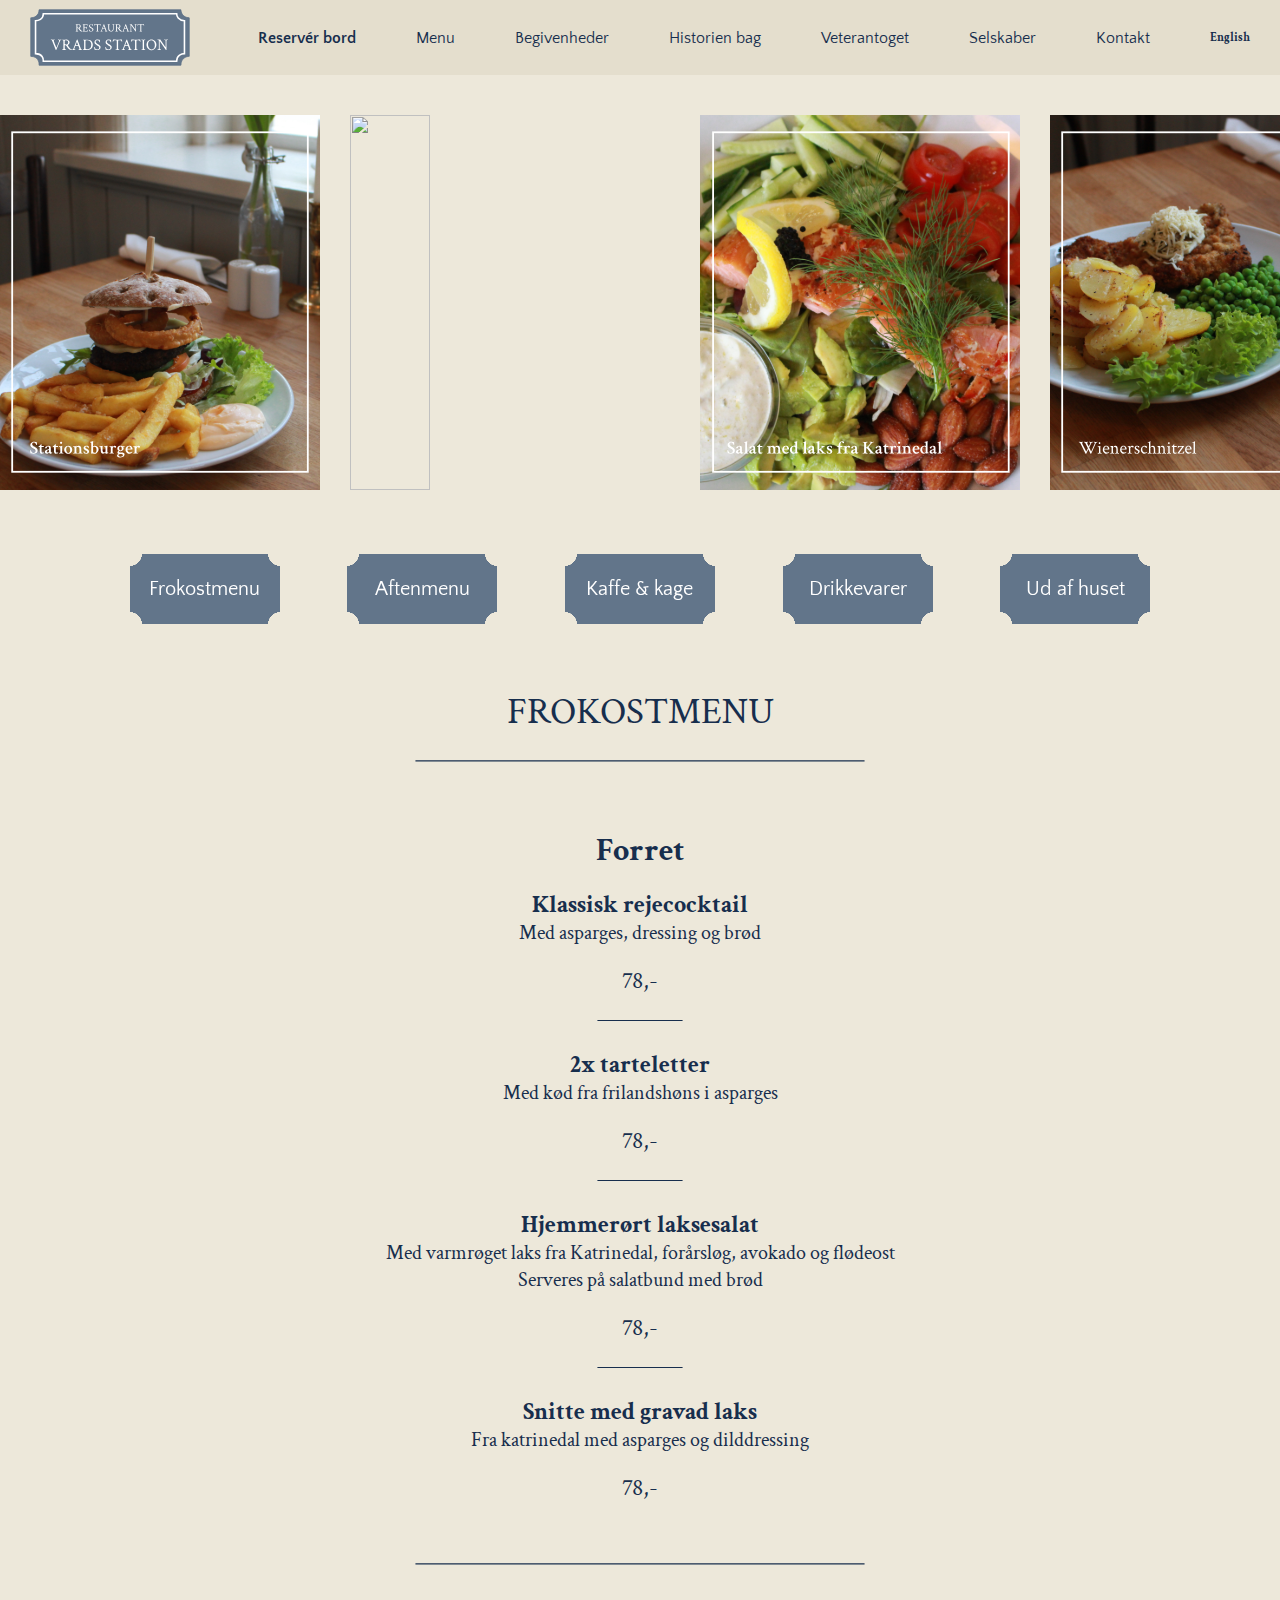
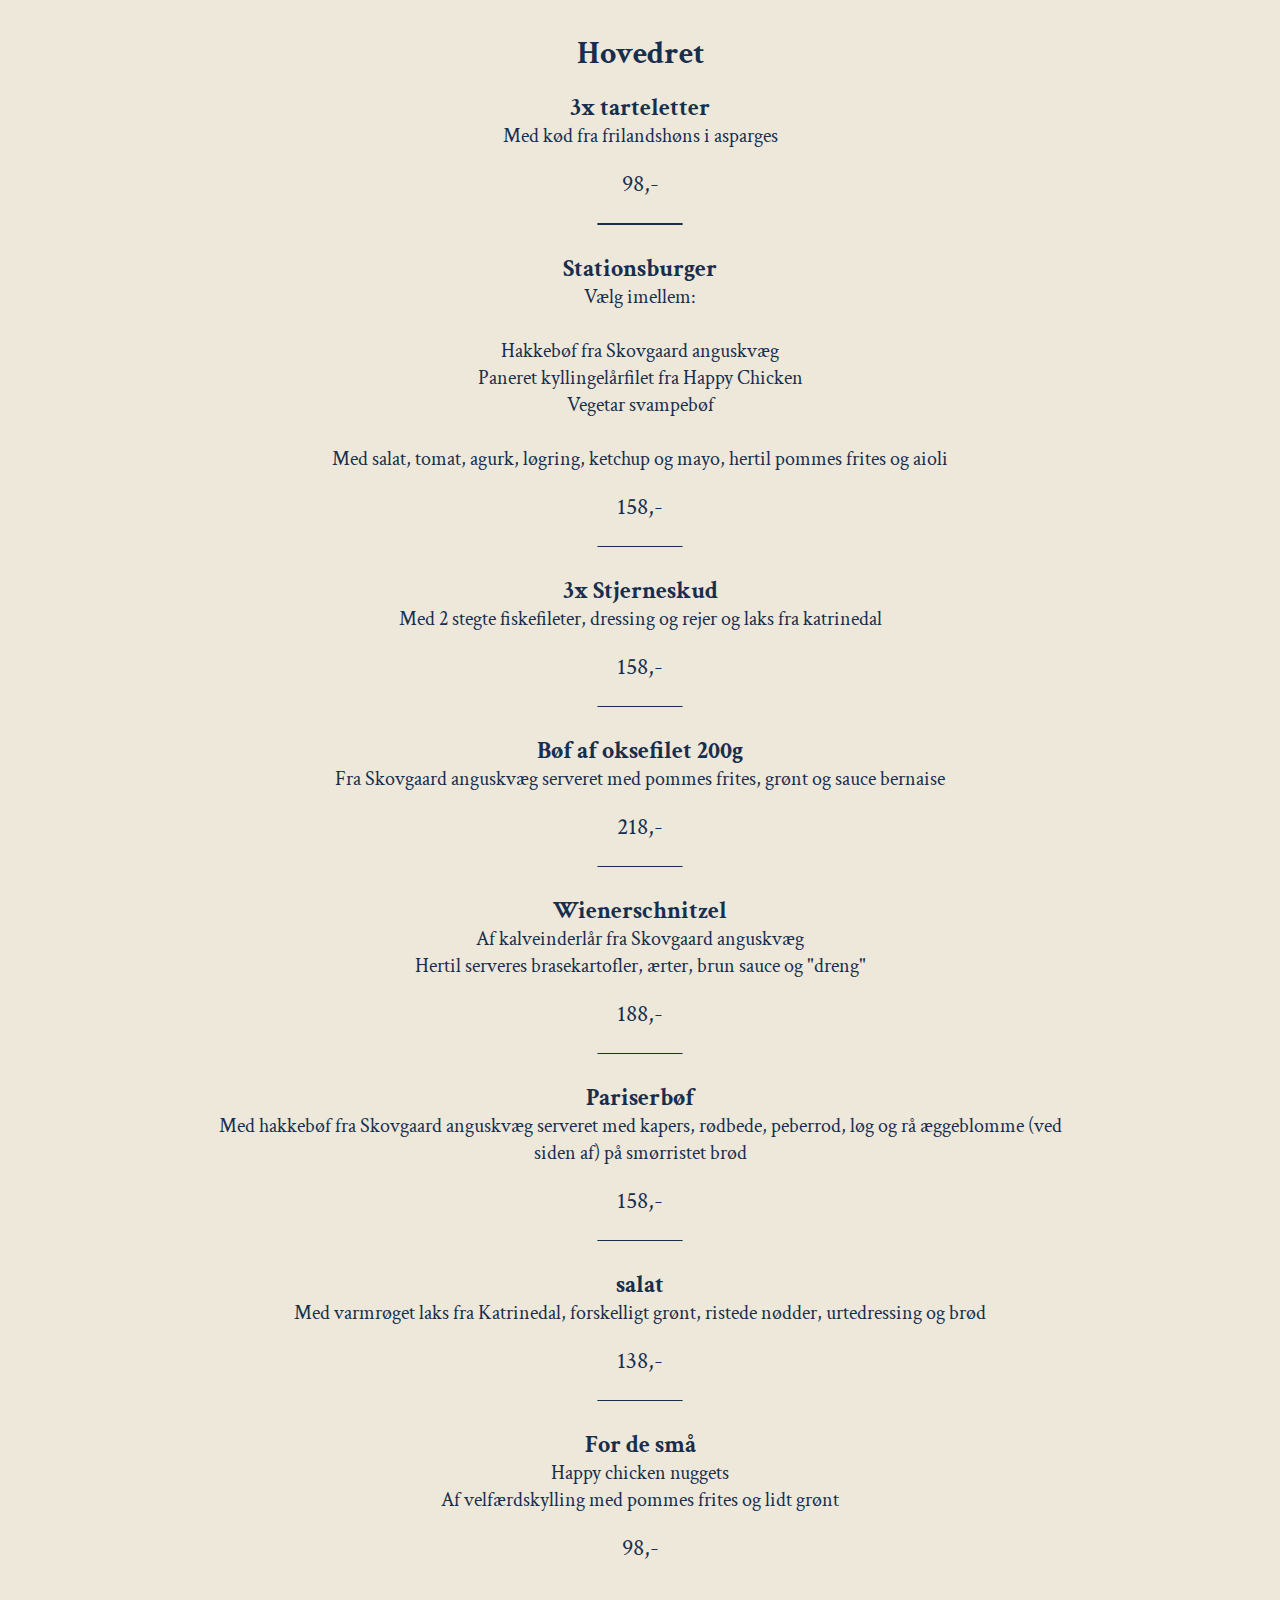
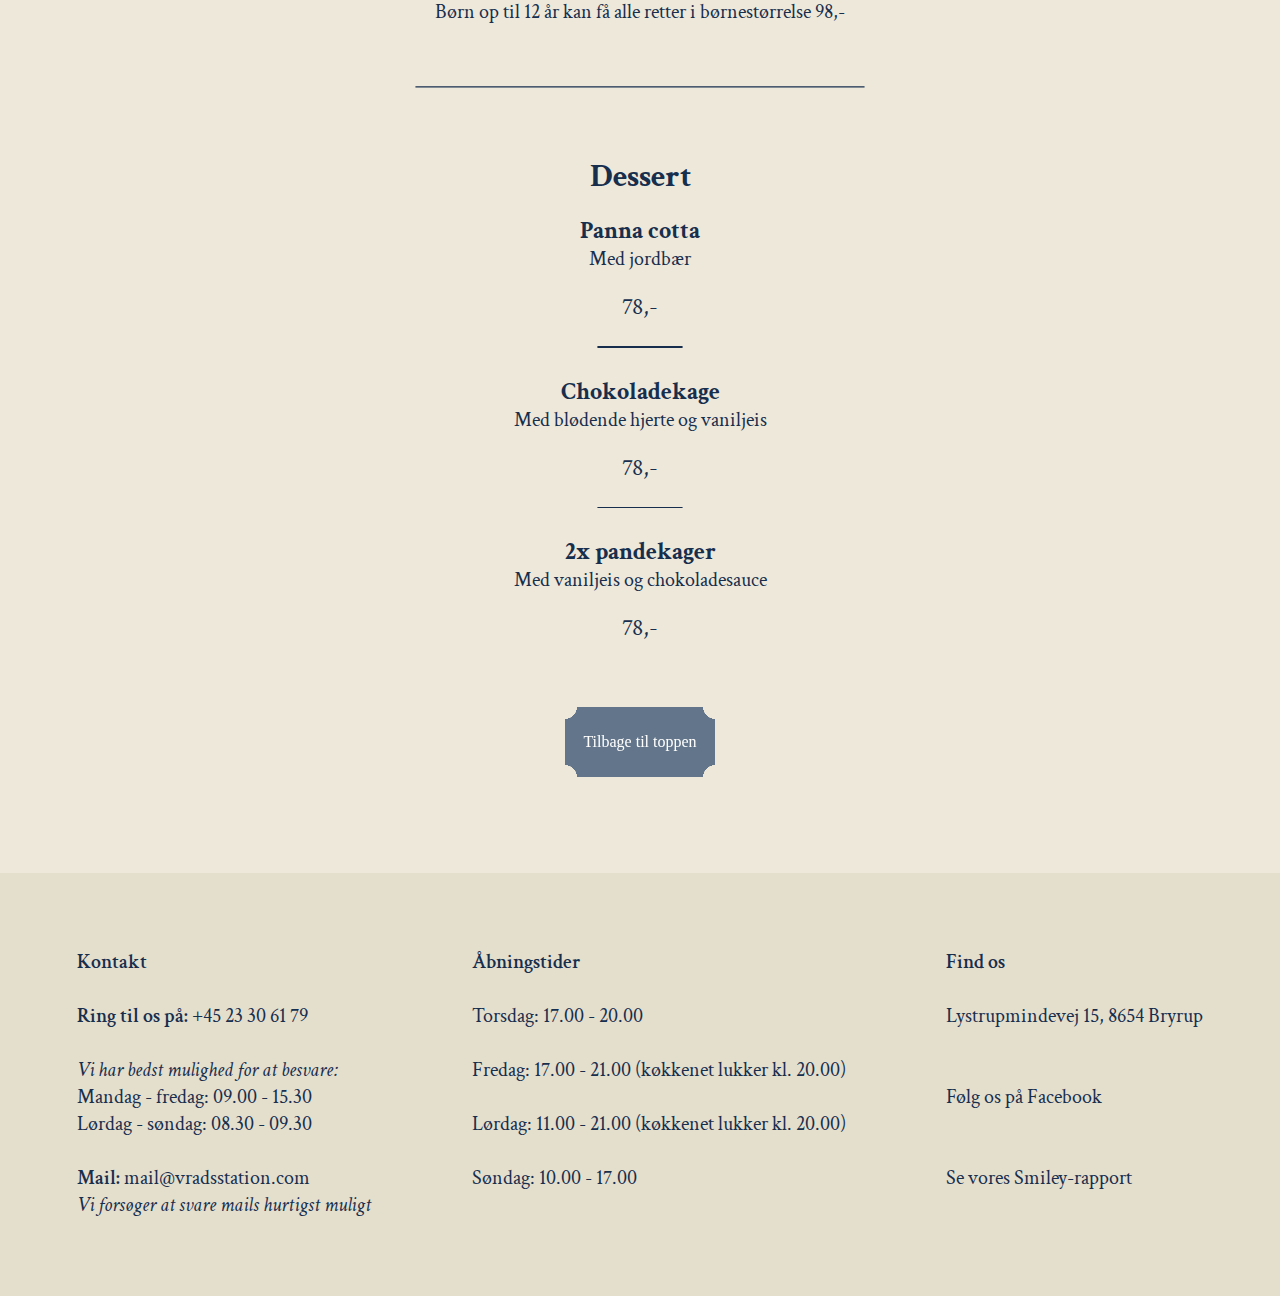
==== aftenmenu.html @ 9ac8c2e8 "alle sider" ====
<!DOCTYPE html>
<html lang="da">
<head>
    <meta charset="UTF-8">
    <meta name="viewport" content="width=device-width, initial-scale=1.0">
    <link rel="stylesheet" href="style.css">
    <link rel="stylesheet" href="style-ida.css"> <!-- HUSK AT FJERNE IGEN -->
    <link rel="stylesheet" href="reset.css">
    <script src="script.js" defer></script>
    <link rel="stylesheet" href="https://cdnjs.cloudflare.com/ajax/libs/font-awesome/6.5.2/css/all.min.css">
    <title>Document</title>
</head>
<body>

    <!--Navigationsbaren-->
    <nav>
        <ul class="sidebar">
            <li onclick=hideSidebar()><a href="#"><svg xmlns="http://www.w3.org/2000/svg" height="26px" viewBox="0 -960 960 960" width="26px" fill="#172E4D"><path d="m256-200-56-56 224-224-224-224 56-56 224 224 224-224 56 56-224 224 224 224-56 56-224-224-224 224Z"/></svg></a></li>
            <li><a href="#" class="qua-bold">Reservér bord</a></li>
            <li><a href="#">Menu</a></li>
            <li><a href="#">Begivenheder</a></li>
            <li><a href="#">Historien bag</a></li>
            <li><a href="#">Veterantoget</a></li>
            <li><a href="#">Selskaber</a></li>
            <li><a href="#">Kontakt</a></li>
            <li><a href="#" class="change_language">English</a></li> 
        </ul>
        
        <ul>
            <li><a href="#"><img src="img/vradslogo.svg" alt="" class="logo"></a></li>
            <li class="hideOnMobile"><a href="#" class="qua-bold">Reservér bord</a></li>
            <li class="hideOnMobile"><a href="#">Menu</a></li>
            <li class="hideOnMobile"><a href="#">Begivenheder</a></li>
            <li class="hideOnMobile"><a href="#">Historien bag</a></li>
            <li class="hideOnMobile"><a href="#">Veterantoget</a></li>
            <li class="hideOnMobile"><a href="#">Selskaber</a></li>
            <li class="hideOnMobile"><a href="#">Kontakt</a></li>
            <li class="hideOnMobile"><a href="#" class="change_language">English</a></li> 
            <li class="menu-button" onclick=showSidebar()><a href="#"><svg xmlns="http://www.w3.org/2000/svg" height="26px" viewBox="0 -960 960 960" width="26px" fill="#172E4D"><path d="M120-240v-80h720v80H120Zm0-200v-80h720v80H120Zm0-200v-80h720v80H120Z"/></svg></a></li>
        </ul>
    </nav>

      <!--Billedkarrusel-->

<section class="wrapperwrapper">
    <div class="menu_wrapper">
        <div class="menu_carousel">
            <img src="img/menubillede1.svg" alt="">
            <img src="img/menubillede2.svg" alt="">
            <img src="img/menubillede3.svg" alt="">
            <img src="img/menubillede4.svg" alt="">
            <img src="img/menubillede5.svg" alt="">
            <img src="img/menubillede6.svg" alt="">
            <img src="img/menubillede7.svg" alt="">
            <img src="img/menubillede8.svg" alt="">
        </div>
    </div>
</section>

  <!--Knapper med de forskellige menuer-->

<section class="menu_knapper">
    <div class="knap">
        <a href=""><p>Frokostmenu</p></a>
    </div>
    <div class="knap">
        <a href=""><p>Aftenmenu</p></a>
    </div>
    <div class="knap">
        <a href=""><p>Kaffe & kage</p></a>
    </div>
    <div class="knap">
        <a href=""><p>Drikkevarer</p></a>
    </div>
    <div class="knap">
        <a href=""><p>Ud af huset</p></a>
    </div>
</section>

  <!--Selve menuen - overskrift-->
<section class="menukort_layout">
    <div>
    <h1 class="blaa_tekst">FROKOSTMENU</h1>
    <img src="img/linje.svg" alt="" class="menulinje_stor">
    </div>

  <!--Hver enkelt ret-->
  <!--Hovedret-->
  <h2 class="menu_aften">Forret</h2> <br>
    <div class="blaa_tekst">
        <div class="menu_ret">
            <h2 class="menu_bold">Klassisk rejecocktail</h2>
            <p>Med asparges, dressing og brød</p>
            <br>
            <h2>78,-</h2>
            <img src="img/menulinje.svg" alt="" class="menulinje_lille">
        </div>
        <!--ny ret-->
        <div class="menu_ret">
            <h2 class="menu_bold">2x tarteletter</h2>
            <p>Med kød fra frilandshøns i asparges</p>
            <br>
            <h2>78,-</h2>
            <img src="img/menulinje.svg" alt="" class="menulinje_lille">
        </div>
        <!--ny ret-->
        <div class="menu_ret">
            <h2 class="menu_bold">Hjemmerørt laksesalat</h2>
            <p>Med varmrøget laks fra Katrinedal, forårsløg, avokado og flødeost <br>
            Serveres på salatbund med brød
            </p>
            <br>
            <h2>78,-</h2>
            <img src="img/menulinje.svg" alt="" class="menulinje_lille">
        </div>
        <!--ny ret-->
        <div class="menu_ret">
            <h2 class="menu_bold">Snitte med gravad laks</h2>
            <p>Fra katrinedal med asparges og dilddressing</p>
            <br>
            <h2>78,-</h2> <br><br>
        </div>

        <!--Hovedret-->

        <img src="img/linje.svg" alt="" class="menulinje_stor">

        <h2 class="menu_aften">Hovedret</h2> <br>
            <!--ny ret-->
            <div class="menu_ret">
                <h2 class="menu_bold">3x tarteletter</h2>
                <p>Med kød fra frilandshøns i asparges</p>
                <br>
                <h2>98,-</h2>
                <img src="img/menulinje.svg" alt="" class="menulinje_lille">
            </div>
            <!--ny ret-->
            <div class="menu_ret">
            <h2 class="menu_bold">Stationsburger</h2>
            <p>Vælg imellem: <br><br>
                Hakkebøf fra Skovgaard anguskvæg <br>
                Paneret kyllingelårfilet fra Happy Chicken <br>
                Vegetar svampebøf <br><br>
                Med salat, tomat, agurk, løgring, ketchup og mayo, hertil pommes frites og aioli
            </p>
            <br>
            <h2>158,-</h2>
            <img src="img/menulinje.svg" alt="" class="menulinje_lille">
        </div>
            <!--ny ret-->
            <div class="menu_ret">
                <h2 class="menu_bold">3x Stjerneskud</h2>
                <p>Med 2 stegte fiskefileter, dressing og rejer og laks fra katrinedal</p>
                <br>
                <h2>158,-</h2>
                <img src="img/menulinje.svg" alt="" class="menulinje_lille">
            </div>
            <!--ny ret-->
            <div class="menu_ret">
                <h2 class="menu_bold">Bøf af oksefilet 200g</h2>
                <p>Fra Skovgaard anguskvæg serveret med pommes frites, grønt og sauce bernaise</p>
                <br>
                <h2>218,-</h2>
                <img src="img/menulinje.svg" alt="" class="menulinje_lille">
            </div>
            <!--ny ret-->
            <div class="menu_ret">
                <h2 class="menu_bold">Wienerschnitzel</h2>
                <p>Af kalveinderlår fra Skovgaard anguskvæg <br>
                Hertil serveres brasekartofler, ærter, brun sauce og "dreng"
                </p>
                <br>
                <h2>188,-</h2>
                <img src="img/menulinje.svg" alt="" class="menulinje_lille">
            </div>
        <!--ny ret-->
        <div class="menu_ret">
            <h2 class="menu_bold">Pariserbøf</h2>
            <p>Med hakkebøf fra Skovgaard anguskvæg serveret med kapers, rødbede, peberrod, løg og rå æggeblomme (ved siden af) på smørristet brød</p>
            <br>
            <h2>158,-</h2>
            <img src="img/menulinje.svg" alt="" class="menulinje_lille">
        </div>
        <!--ny ret-->
        <div class="menu_ret">
            <h2 class="menu_bold">salat</h2>
            <p>Med varmrøget laks fra Katrinedal, forskelligt grønt, ristede nødder, urtedressing og brød</p>
            <br>
            <h2>138,-</h2>
            <img src="img/menulinje.svg" alt="" class="menulinje_lille">
        </div>
        <!--ny ret-->
        <div class="menu_ret">
            <h2 class="menu_bold">For de små</h2>
            <p>Happy chicken nuggets <br>
                Af velfærdskylling med pommes frites og lidt grønt
            </p>
            <br>
            <h2>98,-</h2> <br><br>
            <p class="crimson-ita">Børn op til 12 år kan få alle retter i børnestørrelse 98,-</p> <br><br>
        </div>

        <img src="img/linje.svg" alt="" class="menulinje_stor">

        <!--Dessert-->
        <h2 class="menu_aften">Dessert</h2> <br>
            <!--ny ret-->
            <div class="menu_ret">
                <h2 class="menu_bold">Panna cotta</h2>
                <p>Med jordbær</p>
                <br>
                <h2>78,-</h2>
                <img src="img/menulinje.svg" alt="" class="menulinje_lille">
            </div>
            <!--ny ret-->
            <div class="menu_ret">
                <h2 class="menu_bold">Chokoladekage</h2>
                <p>Med blødende hjerte og vaniljeis</p>
                <br>
                <h2>78,-</h2>
                <img src="img/menulinje.svg" alt="" class="menulinje_lille">
            </div>
            <!--ny ret-->
            <div class="menu_ret">
                <h2 class="menu_bold">2x pandekager</h2>
                <p>Med vaniljeis og chokoladesauce</p>
                <br>
                <h2>78,-</h2>
            </div>

    </div>
</section>

<!--Tilbage til toppen knap-->
<div class="knap"><a href="#">Tilbage til toppen</a></div>

<!--Footer-->
<footer class="footer_wrapper2">
    <div>
        <p class="blaa_tekst"><span class="crimson-semibold">Kontakt</span>
        <br><br>
        <span class="crimson-semibold">Ring til os på:</span> +45 23 30 61 79
        <br><br>
        <span class="crimson-ita">Vi har bedst mulighed for at besvare:</span><br>
        Mandag - fredag: 09.00 - 15.30<br>
        Lørdag - søndag: 08.30 - 09.30
        <br>
        <br>
        <span class="crimson-semibold">Mail:</span> mail@vradsstation.com<br>
        <span class="crimson-ita">Vi forsøger at svare mails hurtigst muligt</span>
        </p>
    </div>

    <div>
        <p class="blaa_tekst"><span class="crimson-semibold">Åbningstider</span>
        <br><br>
        Torsdag: 17.00 - 20.00
        <br><br>
        Fredag: 17.00 - 21.00 (køkkenet lukker kl. 20.00)
        <br><br>
        Lørdag: 11.00 - 21.00 (køkkenet lukker kl. 20.00)
        <br><br>
        Søndag: 10.00 - 17.00
        <br><br> 
        </p>
    </div>

    <div>
        <p class="blaa_tekst"><span class="crimson-semibold">Find os</span>
        <br><br>
        Lystrupmindevej 15, 8654 Bryrup
        <br><br><br>
        <a href="https://www.facebook.com/VradsStation/">Følg os på Facebook</a>
        <br><br><br>
        <a href="https://www.findsmiley.dk/1421214">Se vores Smiley-rapport</a>
        </p>
    </div>
</footer>

</body>
</html>
---- style.css ----
/* Scroll to top */
html {
    scroll-behavior: smooth;
}

/* Fonts */
@font-face {
    font-family: crimson-reg;
    src: url('fonts/CrimsonText-Regular.ttf');
}

@font-face {
    font-family: crimson-bold;
    src: url('fonts/CrimsonText-Bold.ttf');
}

@font-face {
    font-family: crimson-semibold;
    src: url('fonts/CrimsonText-SemiBold.ttf');
}

@font-face {
    font-family: crimson-ita;
    src: url('fonts/CrimsonText-Italic.ttf');
}

@font-face {
    font-family: qua-reg;
    src: url('fonts/QuattrocentoSans-Regular.ttf');
}

@font-face {
    font-family: qua-bold;
    src: url('fonts/QuattrocentoSans-Bold.ttf');
}

@font-face {
    font-family: qua-ita;
    src: url('fonts/QuattrocentoSans-Italic.ttf');
}

h1 {
    font-size: 2.3rem;
    font-weight: 400;
    font-family: crimson-reg;
    text-align: center;
}

h2 {
    font-size: 1.5rem;
    font-weight: 400;
    font-family: crimson-reg;
    text-align: center;
}

h3 {
    font-size: 2rem;
    font-weight: 400;
    font-family: crimson-reg;
}

h4 {
    font-size: 1.5rem;
    font-weight: 400;
    font-family: crimson-reg;
}

p {
    font-size: 20px;
    line-height: 135%;
    font-family: qua-reg;
}

.hvid_tekst {
    color: white;
}

.blaa_tekst {
    color: #172E4D;
}

.qua-bold {
    font-family: qua-bold;
}

.qua-ita {
    font-family: qua-ita;
}

.crimson-semibold {
    font-family: crimson-semibold;
}

.crimson-ita {
    font-family: crimson-ita;
}

.aabning_text p {
    color: white;
    font-family: crimson-reg;
}

.centreret_text {
    text-align: center;
    font-family: qua-ita;
    color: #172E4D;
}


/* Body */
body {
    background-color: #EDE8DA;
}

a {
    text-decoration: none;
}

/*----------------------------------- FORSIDE ----------------------------------- */

nav {
    background-color: #E4DECD;
}

nav ul {
    width: 100%;
    list-style: none;
    display: flex;
    justify-content: flex-end;
    align-items: center;
}

nav li {
    height: 75px;
}

nav a {
    height: 100%;
    padding: 0 30px;
    text-decoration: none;
    display: flex;
    align-items: center;
    color: #172E4D;
    font-family: qua-reg;
}

nav a:hover {
    text-decoration: underline;
}

nav li:first-child {
    margin-right: auto;
}

.sidebar {
    position: fixed;
    top: 0;
    right: 0;
    height: 100vh;
    width: 250px;
    z-index: 999;
    background-color: #E4DECD;
    display: none;
    flex-direction: column;
    align-items: flex-start;
    justify-content: flex-start;
}

.sidebar li {
    width: 100%;
}

.sidebar a {
    width: 100%;
}

.menu-button {
    display: none;
}

.logo {
    height: 75%;
    width: auto;
}

/* Video */

.video {
    width: 100%;
    height: auto;
}


.videotext_wrapper {
    width: 100%;
    height: 100%;
    padding-bottom: 70px;
    bottom: 0px;
    left: 0;
}

.videotext {
    position: absolute;
    top: 50%;
    left: 50%;
    transform: translate(-50%, -50%);
}

.pil_ned {
    display: flex;
    justify-content: center;
    margin-top: -70px;
    z-index: 10; /* Tilføj denne linje */
    position: relative; /* Sørg for at z-index anvendes */
}

.videotext1{
    color: white;
    font-family: crimson-reg;
    font-size: 3rem;
    text-align: center;
}

.videotext2{
    color: white;
    font-family: crimson-reg;
    font-size: 1.5rem;
    text-align: center;
}

/* knapper */

.knap {
    width: 150px;
    height: 70px;
    display: flex;
    justify-content: center;
    align-items: center;
    text-align: center;
    background-color: #62758A;
    color: white;
    --mask: radial-gradient(12px at 12px 12px,#0000 98%,#000) -12px -12px;
    -webkit-mask: var(--mask);
            mask: var(--mask);
    margin: 64px auto 0 auto; /* Top margin og auto for at centrere vandret */
}

.knap a{
    color: white;
    padding: 15px;
}

/*
Disse knapper er lavet ved hjælp af denne kilde
https://css-generators.com/custom-corners/
*/

.knap:hover {
    background-color: #172E4D;
}


/* Velkomst sektion + Natur sektion på forsiden */

.velkommen_wrapper, .natur_wrapper {
    display: flex;
    flex-direction: row;
    justify-content: center;
    align-items: center;
    padding: 96px;
    gap: 96px;
    animation: fadeIn 0.5s;
    animation-timeline: view();
    animation-range-start: 1px;
    animation-range-end: 900px;
}

.linje {
    width: 100%;
    height: auto;
    padding-top: 24px;
    padding-bottom: 56px;
}

.kalender_wrapper .linje {
    width: 50%;
}

/* Åbningstider */

.aabning_wrapper {
    position: relative;
    text-align: center;
    color: white;
    background-image: url(img/aabningstider.svg);
    height: 200px;
    display: flex;
    justify-content: center;
    align-items: center;
    animation: fadeIn 0.5s;
    animation-timeline: view();
    animation-range-start: 1px;
    animation-range-end: 500px;
}

/* Kalender sektion på forsiden */

.kalender_wrapper {
    position: relative;
    text-align: center;
    color: white;
    background-image: url(img/kalenderen.svg);
    height: 750px;
    padding: 96px;
    animation: fadeIn 0.5s;
    animation-timeline: view();
    animation-range-start: 1px;
    animation-range-end: 900px;
}

.kalender_wrapper_content {
    display: flex;
    flex-direction: row;
    justify-content: center;
    align-items: center;
    gap: 96px;
}

.kalender_wrapper_content .knap {
    background-color: #E4DECD;
    color: #172E4D;
}

/* Gæstebog på forsiden */

.guestbook {
    margin-top: 96px;
    margin-bottom: 96px;
    animation: fadeIn 0.5s;
    animation-timeline: view();
    animation-range-start: 1px;
    animation-range-end: 900px;
}

.guestbook div {
    position: relative;
    text-align: center;
}

.guestbook img {
    width: 42%;
    height: auto;
    padding-top: 24px;
    padding-bottom: 8px;
}

#gemmeleg {
    width: 100%;
    height: 50px;
    background-color: #EDE8DA;
    position: absolute;
    top: 0;
    z-index: 999;
}

/*----------------------------------- MENUKORT - FROKOSTMENU ----------------------------------- */

/* Billedkarrusel */

.wrapperwrapper {
    display: flex;
    justify-content: right;
    padding-top: 40px;

    background-color: #EDE8DA;
}

.menu_wrapper {
    max-width: 1300px;
    position: relative;
}

.menu_wrapper .menu_carousel {
    font-size: 0px;
    cursor: pointer;
    overflow: hidden;
    white-space: nowrap;
}

.menu_carousel img {
    height: 375px;
    object-fit: cover;
   padding-right: 30px;
    width: calc(100% / 4);
}

.menu_carousel:first-child {
    margin-left: 0px;
}

/* Menuknapper */


.menu_knapper {
    display: flex;
    flex-direction: row;
    justify-content: space-evenly;
    align-items: center;
    margin-bottom: 64px;
    margin-left: 96px;
    margin-right: 96px;
}

.menukort_layout div {
    position: relative;
    text-align: center;
    margin-left: 104px;
    margin-right: 104px;
}

.menu_ret {
    animation: fadeIn 0.5s;
    animation-timeline: view();
    animation-range-start: 1px;
    animation-range-end: 400px;
}

.menu_ret p {
    font-family: crimson-reg;
}


.menulinje_stor {
    width: 42%;
    height: auto;
    padding-top: 24px;
    padding-bottom: 64px;
}

.menulinje_lille {
    width: 10%;
    height: auto;
    padding-top: 24px;
    padding-bottom: 24px;
}

.menu_bold {
    font-family: crimson-bold;
}

/*----------------------------------- MENUKORT - AFTENMENU ----------------------------------- */

.menu_aften {
    font-family: crimson-bold;
    font-size: 2rem;
    text-align: center;
    color: #172E4D;
}

/* ----------------------------------- BEGIVENHEDER ----------------------------------- */


.centreret_overskrift {
    margin-top: 64px;
}

.centreret_overskrift img {
    display: block;
    margin-left: auto;
    margin-right: auto;
    width: 42%;
    padding-top: 24px;
}

.begivenhed_wrapper {
    display: flex;
    flex-direction: row;
    justify-content: center;
    padding: 96px;
    gap: 96px;
    animation: fadeIn 0.5s;
    animation-timeline: view();
    animation-range-start: 1px;
    animation-range-end: 900px;
}

.begivenhed_linje {
    display: block;
    margin-left: auto;
    margin-right: auto;
    width: 86%;
}

/* ----------------------------------- HISTORIEN BAG ----------------------------------- */

.historien_img {
    display: flex;
    justify-content: center;
    animation: fadeIn 0.5s;
    animation-timeline: view();
    animation-range-start: 1px;
    animation-range-end: 900px;
}

.historien_img img {
    width: 86%;
    
}

.tidslinje {
    top: 10%;
    position: sticky;
    display: block;
    margin-left: auto;
    margin-right: auto;
    width: 50%;
    z-index: 999;
}

.circle {
    position: sticky;
    top: 10%; /* Startposition: midt på skærmen */
    margin-left: 27%;
    margin-right: 27%;
    width: 20px;
    height: 20px;
    background-color: #003366;
    border-radius: 50%;
    transform: translateY(-50%);
    z-index: 999; /* Sørger for at cirklen ligger oven på andre elementer */
}

.tidslinje_tal {
    display: flex;
    flex-direction: row;
    justify-content: space-around;
    position: sticky;
}

.spalter {
    display: grid;
    grid-template-columns: 1fr 1fr;
    flex-direction: row;
    margin-left: 96px;
    margin-right: 96px;
    margin-top: 40px;
    margin-bottom: 24px;
    gap: 64px;
   
}


/* ----------------------------------- SELSKABER ----------------------------------- */
.selskab_wrapper {
    display: flex;
    flex-direction: row;
    justify-content: center;
    gap: 64px;
    margin-top: 64px;
    animation: fadeIn 0.5s linear;
    animation-timeline: view();
    animation-range-start: 1px;
    animation-range-end: 500px;
}

.selskab_wrapper2 {
    display: flex;
    flex-direction: row;
    justify-content: center;
    gap: 64px;
    margin-top: 32px;
    animation: fadeIn 0.5s;
    animation-timeline: view();
    animation-range-start: 1px;
    animation-range-end: 500px;
}

.selskab {
    display: flex;
    flex-direction: column;
    align-items: center;
    max-width: 450px; /* Sørger for, at hver .selskab container ikke er for bred */
}

.selskab img {
    max-width: 100%; /* Sørger for, at billedet ikke overstiger containerens bredde */
    display: block;
}

.selskab_tekst {
    background-image: url('img/selskaber_baggrund.svg');
    background-repeat: no-repeat;
    display: flex;
    flex-direction: column;
    justify-content: center;
    height: 375px;
    padding-left: 32px;
    padding-right: 32px;
    box-sizing: border-box; /* Sørger for, at padding inkluderes i bredden */
}

.knap_placering {
    display: flex;
    justify-content: flex-end;
    padding-top: 32px;
}

.knap_selskab {
    width: 150px;
    height: 70px;
    display: flex;
    justify-content: center;
    align-items: center;
    text-align: center;
    background-color: #EDE8DA;
    color: #172E4D;
    --mask: radial-gradient(12px at 12px 12px,#0000 98%,#000) -12px -12px;
    -webkit-mask: var(--mask);
            mask: var(--mask);
}

.knap_selskab:hover {
    background-color: #172E4D;
    color: white;
}

/* ----------------------------------- Footer ----------------------------------- */
.footer_wrapper1 {
    padding: 6% 6% 6% 6%;
    background-color: #E4DECD;
    display: flex; /* Bruger flexbox */
    justify-content: space-between; /* Placerer elementerne med lige mellemrum */
    flex-direction: row;
}

.footer_wrapper2 {
    padding: 6% 6% 6% 6%;
    background-color: #E4DECD;
    display: flex; /* Bruger flexbox */
    justify-content: space-between; /* Placerer elementerne med lige mellemrum */
    flex-direction: row;
    margin-top: 96px;
}

.footer_wrapper1 p {
    font-family: crimson-reg;
}

.footer_wrapper2 p {
    font-family: crimson-reg;
}

.tekst_layout {
    display: flex;
    align-items: center;
    flex-direction: column;
    text-align: left;
}

.footer_wrapper1 div p a {
    color: #172E4D
}

.footer_wrapper2 div p a {
    color: #172E4D
}










/* ----------------------------------- ANIMATIONER ----------------------------------- */


@keyframes fadeIn {
    0% {
        opacity: 0;
        scale: 0.95;
    }

    100% {
        opacity: 1;
        scale: 1;
    }
}


















/* ----------------------------------- MEDIA QUERIES ----------------------------------- */
/*  Navigationsbaren */
@media(max-width: 800px) {
    .hideOnMobile{
        display: none;
    }
    .menu-button{
        display: block;
    }
}

@media(max-width: 400px) {
    .sidebar{
        width: 100%;
    }
}

/*  Animation */
@media(prefers-reduced-motion) {
    .hidden {
        transition: none;
    }
}
---- style-ida.css ----
/* Fonts */
@font-face {
    font-family: crimson-reg;
    src: url('fonts/CrimsonText-Regular.ttf');
}

@font-face {
    font-family: crimson-ita;
    src: url('fonts/CrimsonText-Italic.ttf');
}

@font-face {
    font-family: crimson-semibold;
    src: url('fonts/CrimsonText-SemiBold.ttf');
}

@font-face {
    font-family: qua-reg;
    src: url('fonts/QuattrocentoSans-Regular.ttf');
}

@font-face {
    font-family: qua-bold;
    src: url('fonts/QuattrocentoSans-Bold.ttf');
}

@font-face {
    font-family: crimson-ita;
    src: url('fonts/CrimsonText-Italic.ttf');
}



.change_language {
    font-family: crimson-bold;
    font-size: 12px;
}

.change_language:hover {
    text-decoration: none;
}

.qua-bold {
    font-family: qua-bold;
}

.tekst_layout {
    display: flex;
    align-items: center;
    flex-direction: column;
    text-align: left;
}

/********************************************************************************************************************************/
/************************************************* Styleregler for footer  ******************************************************/
/********************************************************************************************************************************/
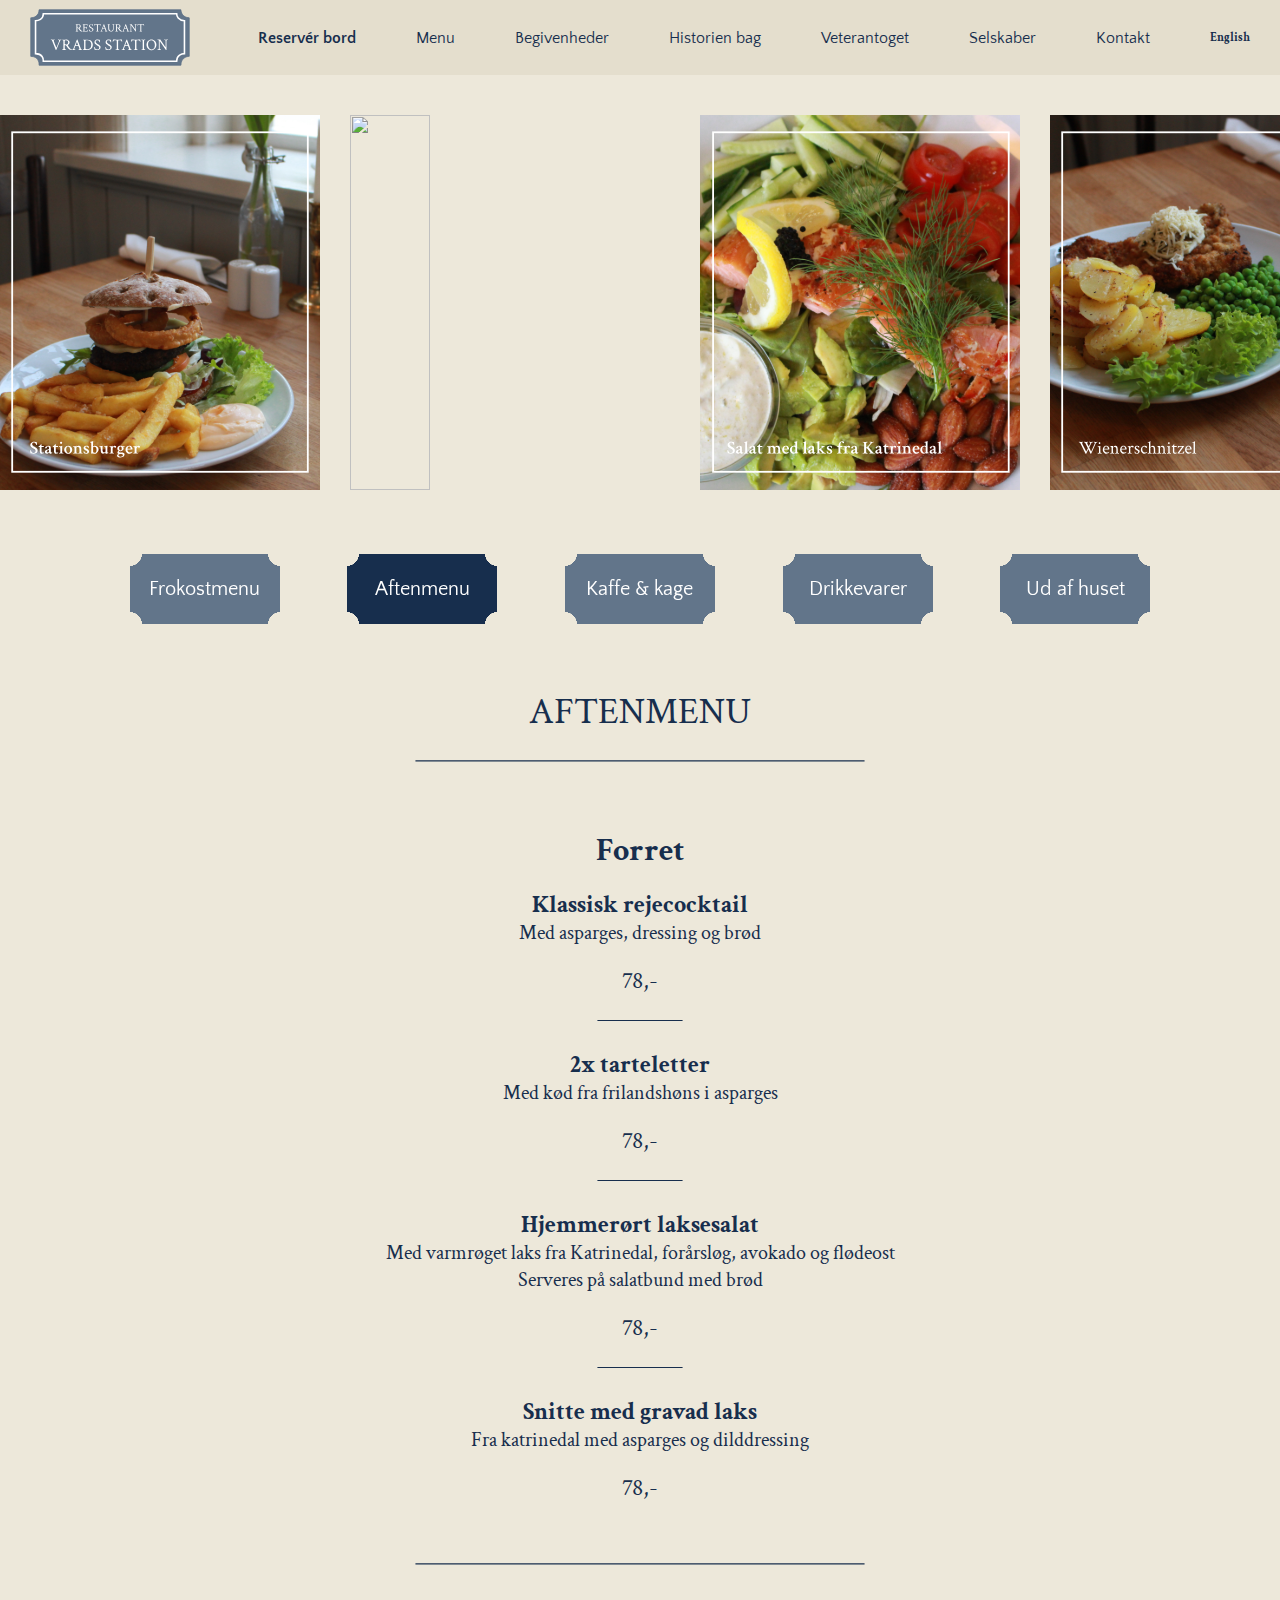
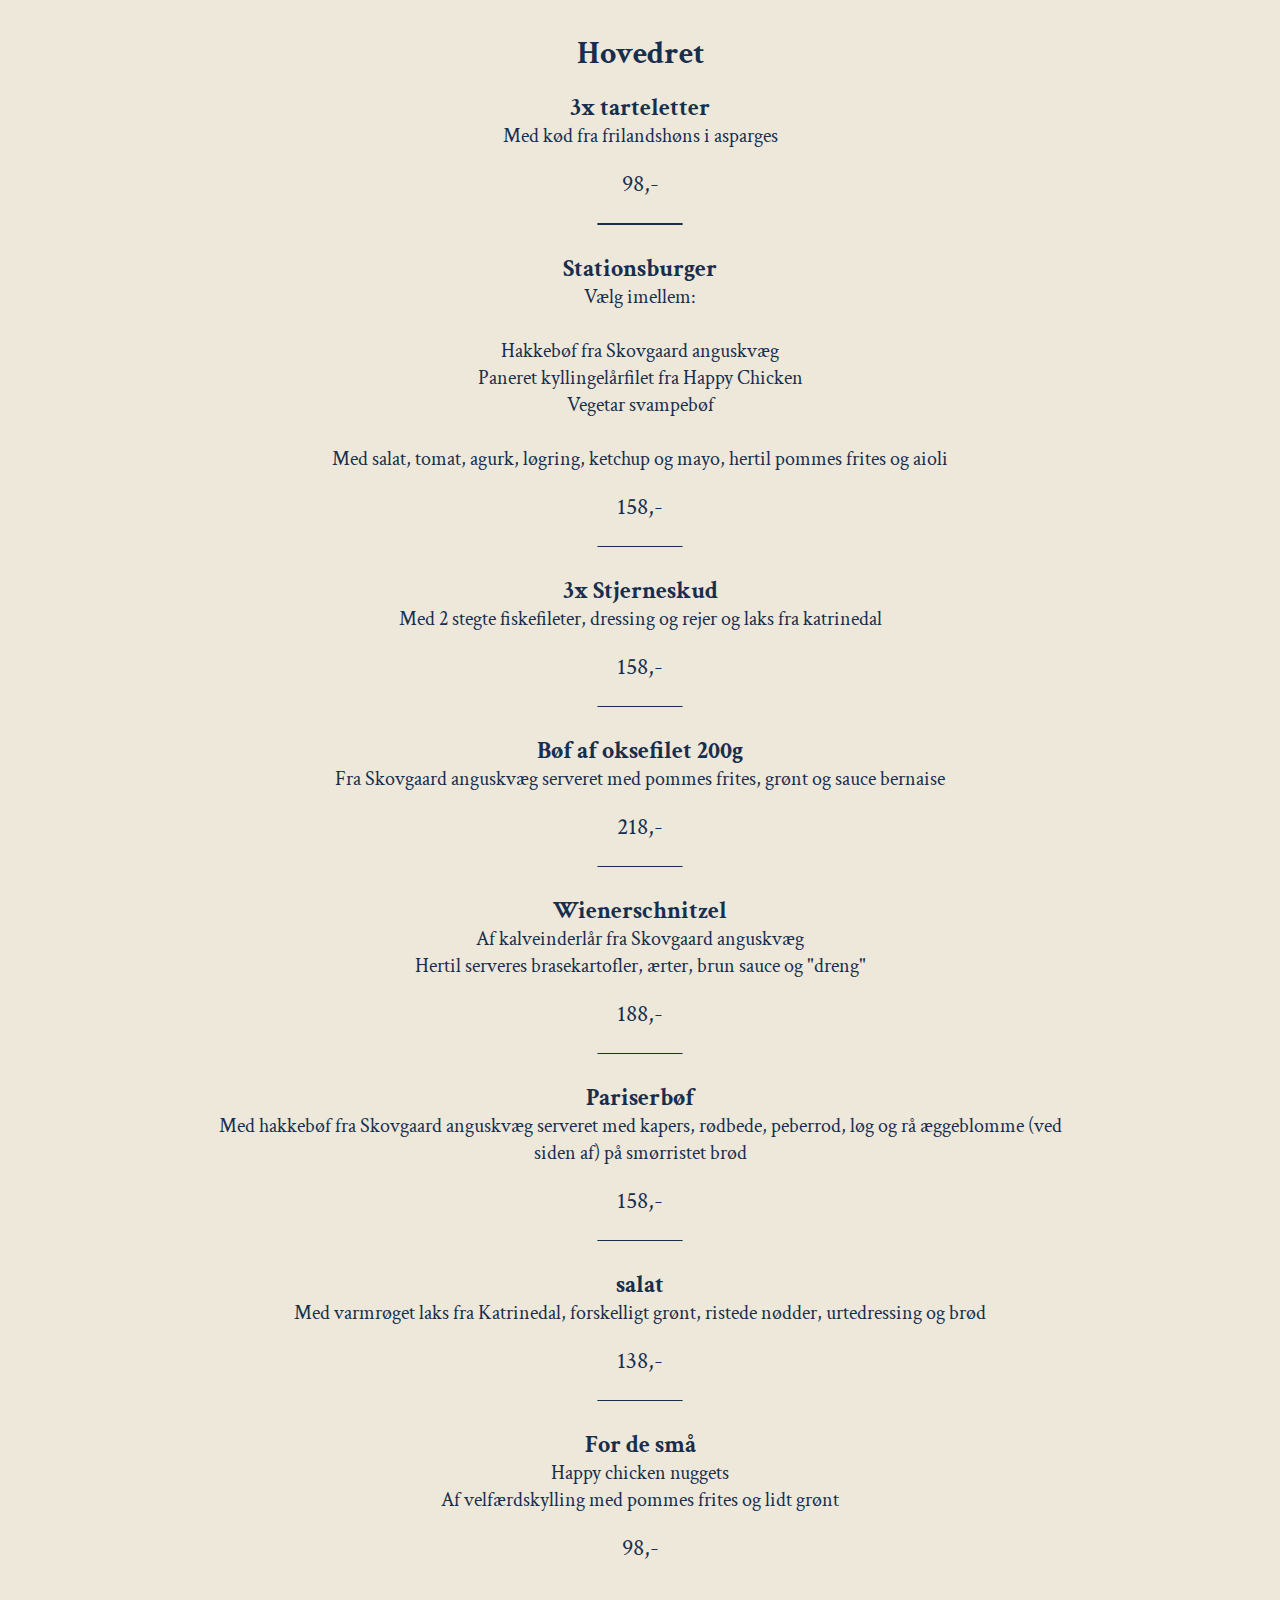
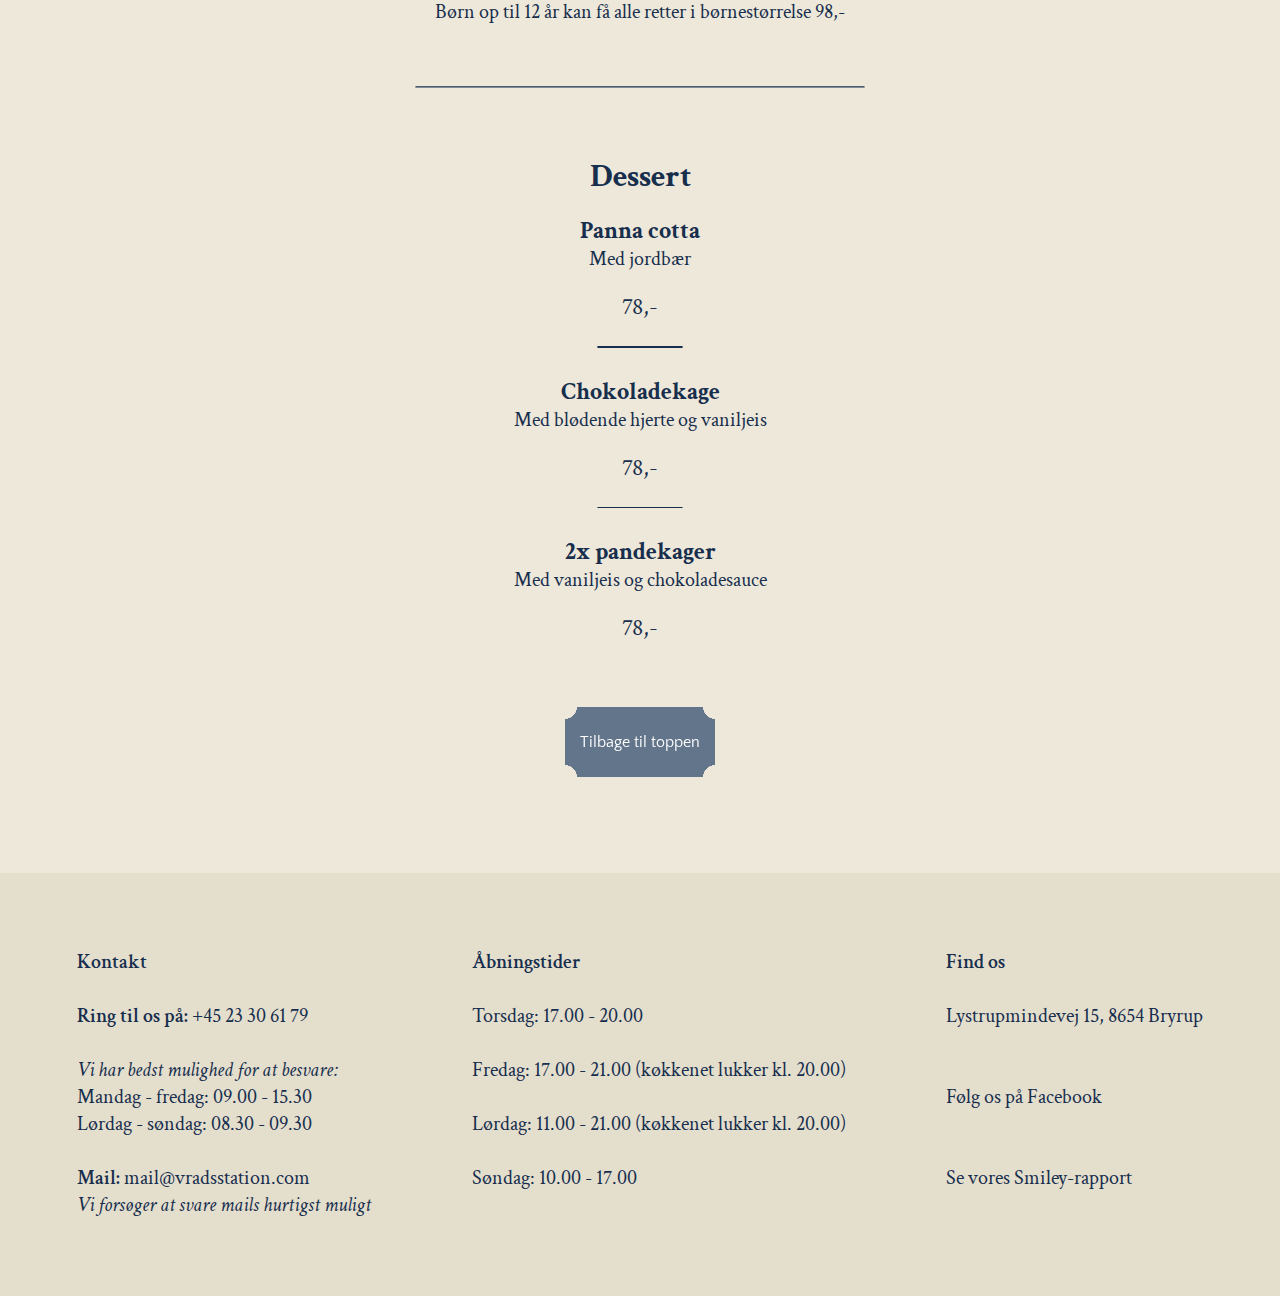
==== commit 9c20d43a: "almost done" ====
--- a/aftenmenu.html
+++ b/aftenmenu.html
@@ -15,28 +15,28 @@
     <!--Navigationsbaren-->
     <nav>
         <ul class="sidebar">
-            <li onclick=hideSidebar()><a href="#"><svg xmlns="http://www.w3.org/2000/svg" height="26px" viewBox="0 -960 960 960" width="26px" fill="#172E4D"><path d="m256-200-56-56 224-224-224-224 56-56 224 224 224-224 56 56-224 224 224 224-56 56-224-224-224 224Z"/></svg></a></li>
-            <li><a href="#" class="qua-bold">Reservér bord</a></li>
-            <li><a href="#">Menu</a></li>
-            <li><a href="#">Begivenheder</a></li>
-            <li><a href="#">Historien bag</a></li>
-            <li><a href="#">Veterantoget</a></li>
-            <li><a href="#">Selskaber</a></li>
-            <li><a href="#">Kontakt</a></li>
+            <li onclick="hideSidebar()"><a href="#"><svg xmlns="http://www.w3.org/2000/svg" height="26px" viewBox="0 -960 960 960" width="26px" fill="#172E4D"><path d="m256-200-56-56 224-224-224-224 56-56 224 224 224-224 56 56-224 224 224 224-56 56-224-224-224 224Z"/></svg></a></li>
+            <li><a href="fejlside.html" class="qua-bold">Reservér bord</a></li>
+            <li><a href="frokostmenu.html">Menu</a></li>
+            <li><a href="begivenheder.html">Begivenheder</a></li>
+            <li><a href="historien.html">Historien bag</a></li>
+            <li><a href="fejlside.html">Veterantoget</a></li>
+            <li><a href="selskaber.html">Selskaber</a></li>
+            <li><a href="fejlside.html">Kontakt</a></li>
             <li><a href="#" class="change_language">English</a></li> 
         </ul>
         
         <ul>
-            <li><a href="#"><img src="img/vradslogo.svg" alt="" class="logo"></a></li>
-            <li class="hideOnMobile"><a href="#" class="qua-bold">Reservér bord</a></li>
-            <li class="hideOnMobile"><a href="#">Menu</a></li>
-            <li class="hideOnMobile"><a href="#">Begivenheder</a></li>
-            <li class="hideOnMobile"><a href="#">Historien bag</a></li>
-            <li class="hideOnMobile"><a href="#">Veterantoget</a></li>
-            <li class="hideOnMobile"><a href="#">Selskaber</a></li>
-            <li class="hideOnMobile"><a href="#">Kontakt</a></li>
+            <li><a href="index.html"><img src="img/vradslogo.svg" alt="" class="logo"></a></li>
+            <li class="hideOnMobile"><a href="fejlside.html" class="qua-bold">Reservér bord</a></li>
+            <li class="hideOnMobile"><a href="frokostmenu.html">Menu</a></li>
+            <li class="hideOnMobile"><a href="begivenheder.html">Begivenheder</a></li>
+            <li class="hideOnMobile"><a href="historien.html">Historien bag</a></li>
+            <li class="hideOnMobile"><a href="fejlside.html">Veterantoget</a></li>
+            <li class="hideOnMobile"><a href="selskaber.html">Selskaber</a></li>
+            <li class="hideOnMobile"><a href="fejlside.html">Kontakt</a></li>
             <li class="hideOnMobile"><a href="#" class="change_language">English</a></li> 
-            <li class="menu-button" onclick=showSidebar()><a href="#"><svg xmlns="http://www.w3.org/2000/svg" height="26px" viewBox="0 -960 960 960" width="26px" fill="#172E4D"><path d="M120-240v-80h720v80H120Zm0-200v-80h720v80H120Zm0-200v-80h720v80H120Z"/></svg></a></li>
+            <li class="menu-button" onclick="showSidebar()"><a href="#"><svg xmlns="http://www.w3.org/2000/svg" height="26px" viewBox="0 -960 960 960" width="26px" fill="#172E4D"><path d="M120-240v-80h720v80H120Zm0-200v-80h720v80H120Zm0-200v-80h720v80H120Z"/></svg></a></li>
         </ul>
     </nav>
 
@@ -59,28 +59,28 @@
 
   <!--Knapper med de forskellige menuer-->
 
-<section class="menu_knapper">
-    <div class="knap">
-        <a href=""><p>Frokostmenu</p></a>
-    </div>
-    <div class="knap">
-        <a href=""><p>Aftenmenu</p></a>
-    </div>
-    <div class="knap">
-        <a href=""><p>Kaffe & kage</p></a>
-    </div>
-    <div class="knap">
-        <a href=""><p>Drikkevarer</p></a>
-    </div>
-    <div class="knap">
-        <a href=""><p>Ud af huset</p></a>
+  <section class="menu_knapper">
+    <div class="knap">
+        <a href="frokostmenu.html"><p>Frokostmenu</p></a>
+    </div>
+    <div class="knap" id="aften">
+        <a href="aftenmenu.html"><p>Aftenmenu</p></a>
+    </div>
+    <div class="knap">
+        <a href="kaffekage.html"><p>Kaffe & kage</p></a>
+    </div>
+    <div class="knap">
+        <a href="drikkevarer.html"><p>Drikkevarer</p></a>
+    </div>
+    <div class="knap">
+        <a href="fejlside.html"><p>Ud af huset</p></a>
     </div>
 </section>
 
   <!--Selve menuen - overskrift-->
 <section class="menukort_layout">
     <div>
-    <h1 class="blaa_tekst">FROKOSTMENU</h1>
+    <h1 class="blaa_tekst">AFTENMENU</h1>
     <img src="img/linje.svg" alt="" class="menulinje_stor">
     </div>
 
--- a/style.css
+++ b/style.css
@@ -237,6 +237,7 @@
     justify-content: center;
     align-items: center;
     text-align: center;
+    font-family: qua-reg;
     background-color: #62758A;
     color: white;
     --mask: radial-gradient(12px at 12px 12px,#0000 98%,#000) -12px -12px;
@@ -247,7 +248,7 @@
 
 .knap a{
     color: white;
-    padding: 15px;
+    padding: 12px;
 }
 
 /*
@@ -318,6 +319,10 @@
     animation-range-end: 900px;
 }
 
+.kalender_wrapper img {
+    
+}
+
 .kalender_wrapper_content {
     display: flex;
     flex-direction: row;
@@ -326,10 +331,37 @@
     gap: 96px;
 }
 
-.kalender_wrapper_content .knap {
-    background-color: #E4DECD;
+.knap_hvid {
+    width: 150px;
+    height: 70px;
+    display: flex;
+    justify-content: center;
+    align-items: center;
+    text-align: center;
+    font-family: qua-reg;
+    background-color: #EDE8DA;
     color: #172E4D;
-}
+    --mask: radial-gradient(12px at 12px 12px,#0000 98%,#000) -12px -12px;
+    -webkit-mask: var(--mask);
+            mask: var(--mask);
+    margin: 64px auto 0 auto; /* Top margin og auto for at centrere vandret */
+}
+
+.knap_hvid a{
+    color: #172E4D;
+    padding: 12px;
+}
+
+.knap_hvid a:hover{
+    color: #EDE8DA;
+    cursor: pointer;
+}
+
+.knap_hvid:hover {
+    background-color: #172E4D;
+    color: #EDE8DA;
+}
+
 
 /* Gæstebog på forsiden */
 
@@ -361,6 +393,10 @@
     position: absolute;
     top: 0;
     z-index: 999;
+}
+/*----------------------------------- MENUKORT - ID'ER ----------------------------------- */
+#frokost, #aften, #kaffekage, #drikkevarer {
+    background-color: #172E4D;
 }
 
 /*----------------------------------- MENUKORT - FROKOSTMENU ----------------------------------- */
@@ -535,6 +571,11 @@
     flex-direction: row;
     justify-content: space-around;
     position: sticky;
+    top: 0; /* Sørg for at fastgøre elementet til toppen af dets container */
+    background-color: #EDE8DA;/* Gør det muligt at se elementet, hvis det overlapper indholdet */
+    z-index: 1; /* Sikrer, at elementet forbliver øverst på skærmen */
+    padding-bottom: 60px;
+    padding-top: 15px;
 }
 
 .spalter {
@@ -619,10 +660,31 @@
             mask: var(--mask);
 }
 
-.knap_selskab:hover {
+.knap_selskab a{
+    color: #172E4D;
+}
+
+.knap_selskab:hover{
     background-color: #172E4D;
     color: white;
 }
+
+.knap_selskab a:hover {
+    color: white;
+}
+
+
+/* ----------------------------------- 404 side ----------------------------------- */
+.fejlside_wrapper p{
+    text-align: center;
+}
+
+.fejlside_wrapper {
+    margin-top: 15%;
+}
+
+
+
 
 /* ----------------------------------- Footer ----------------------------------- */
 .footer_wrapper1 {
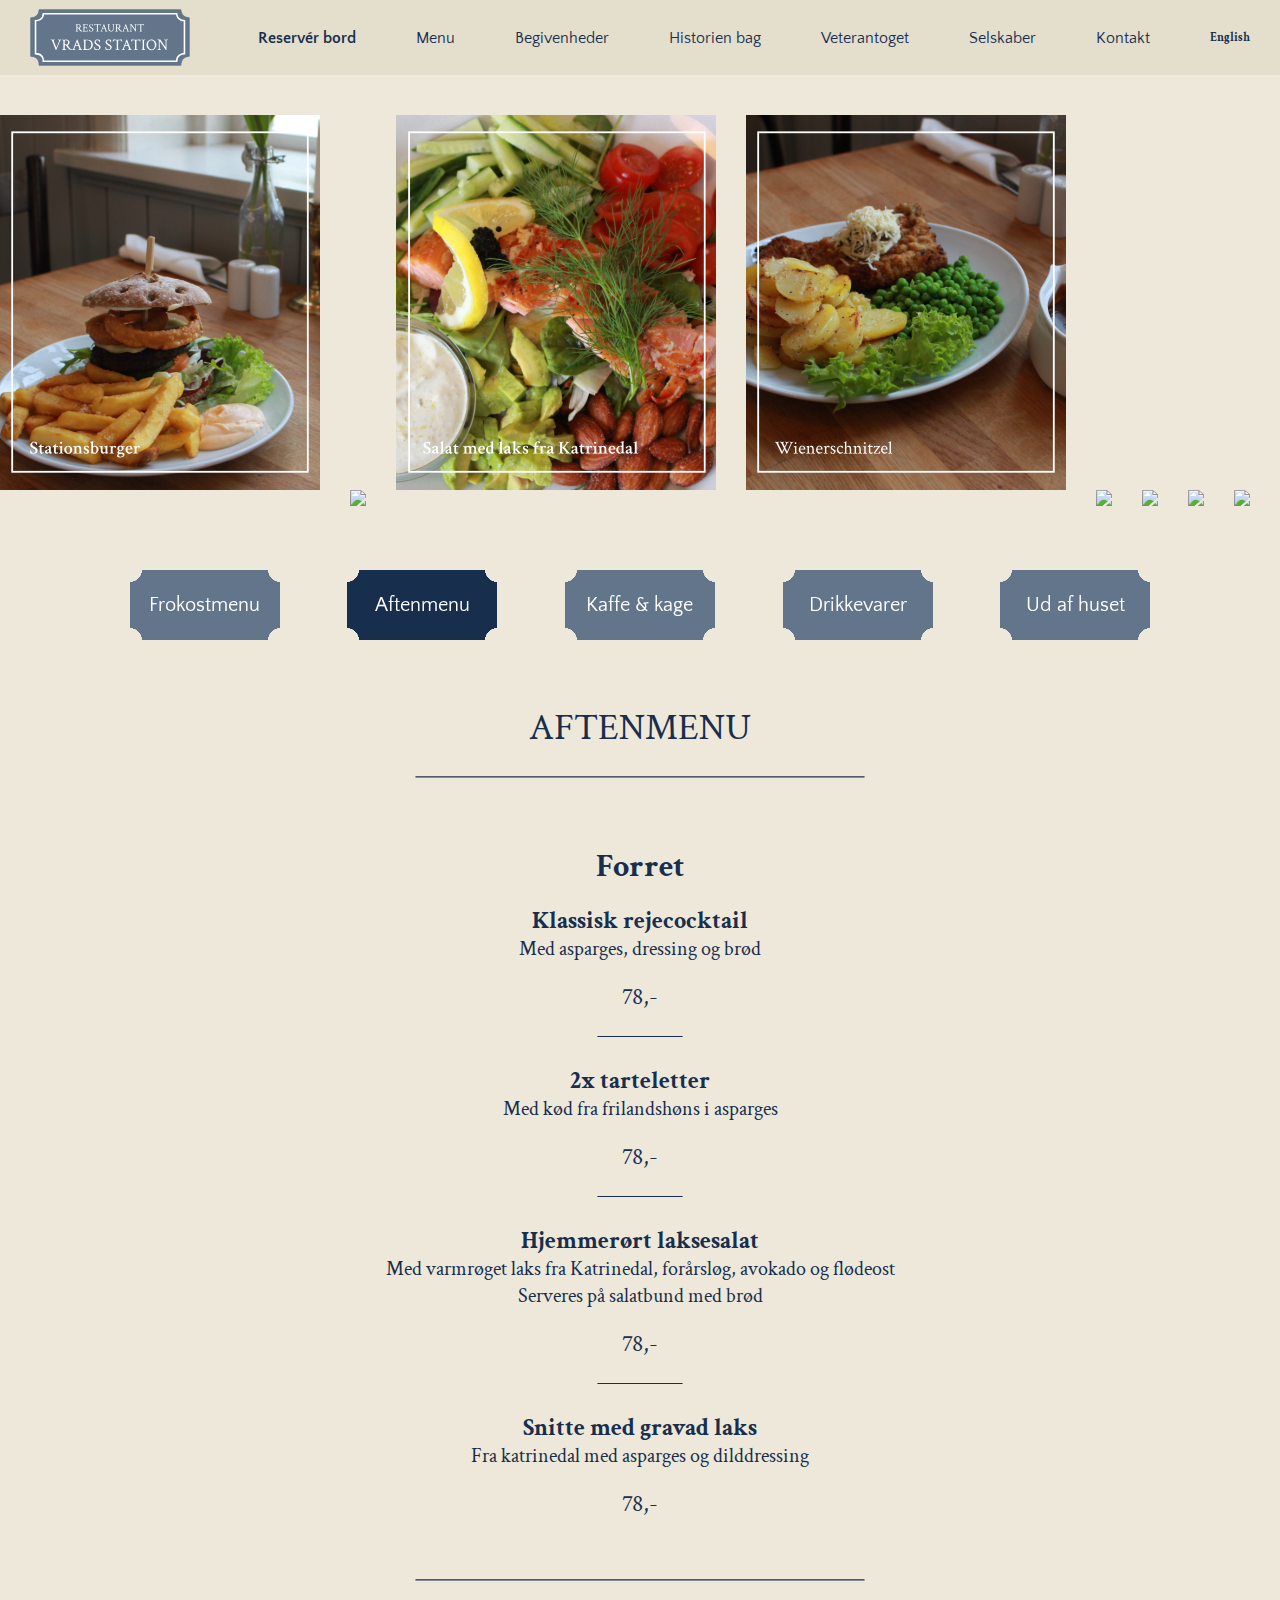
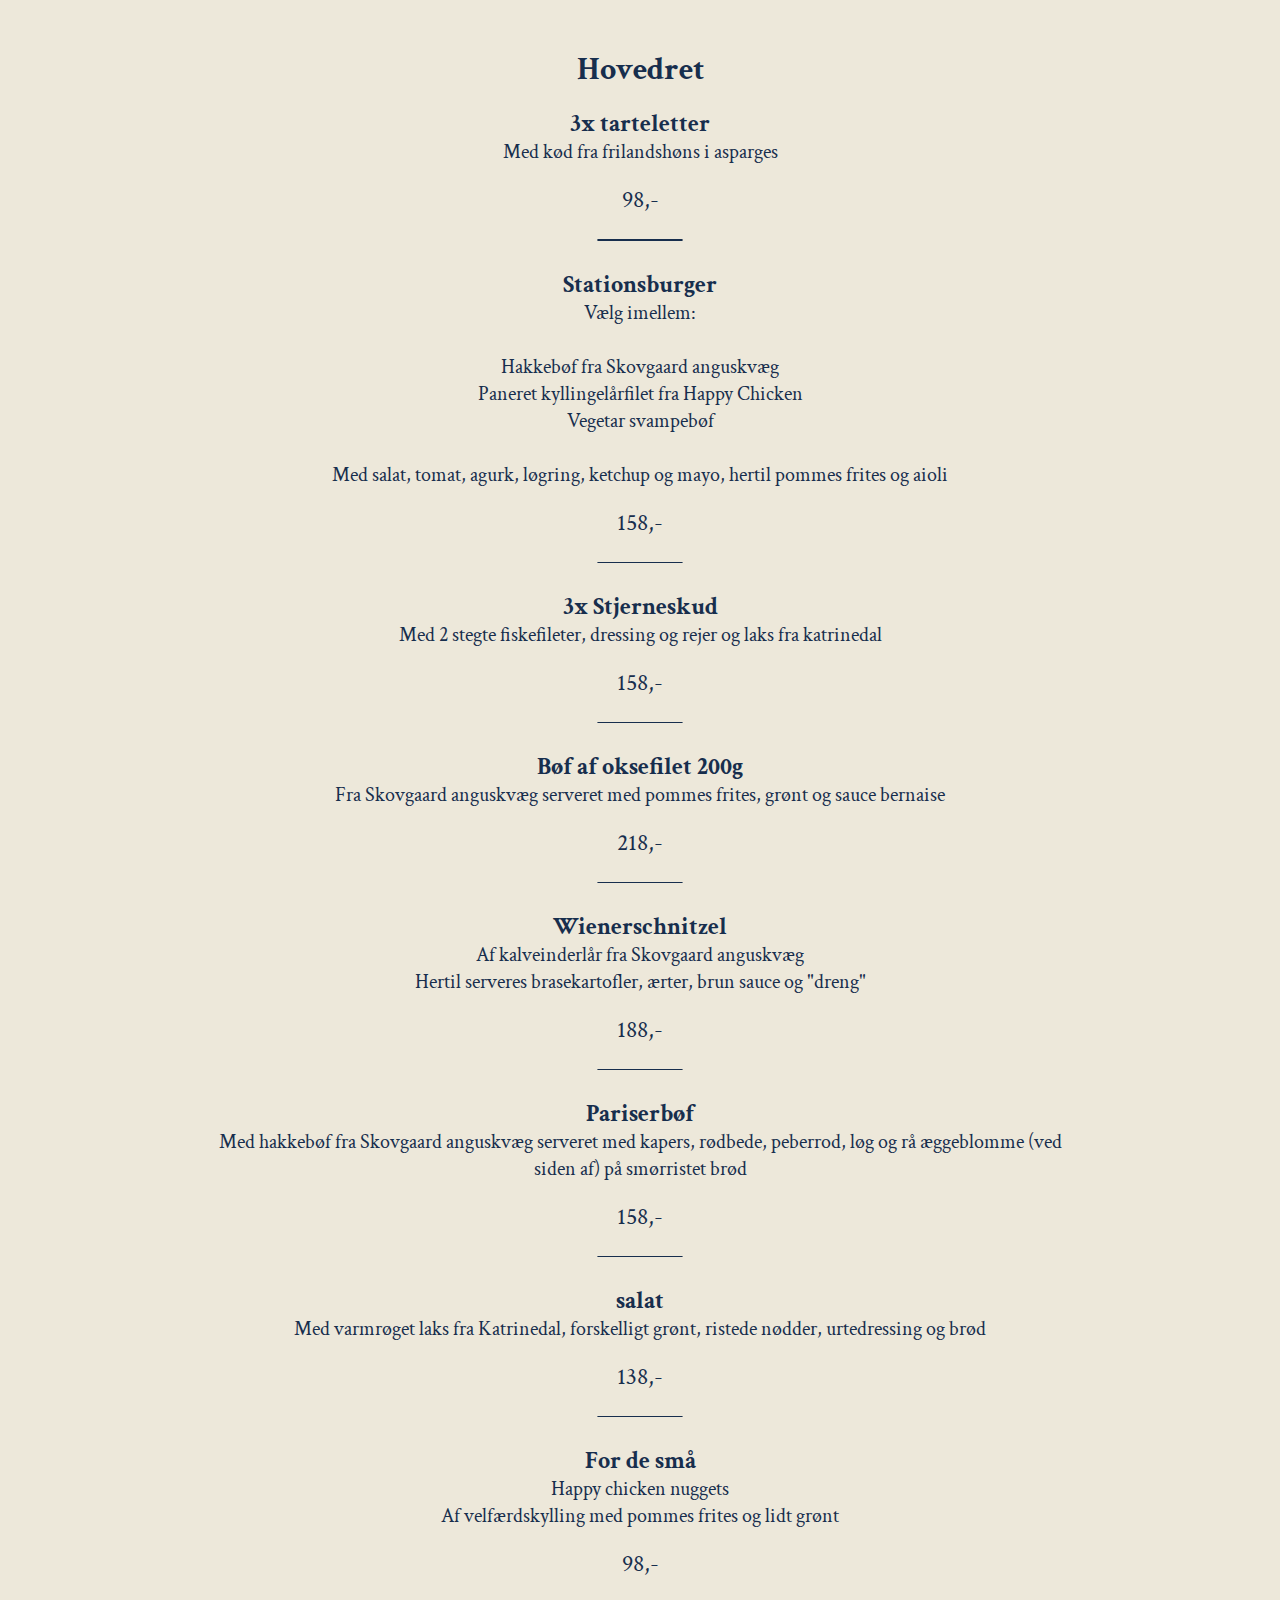
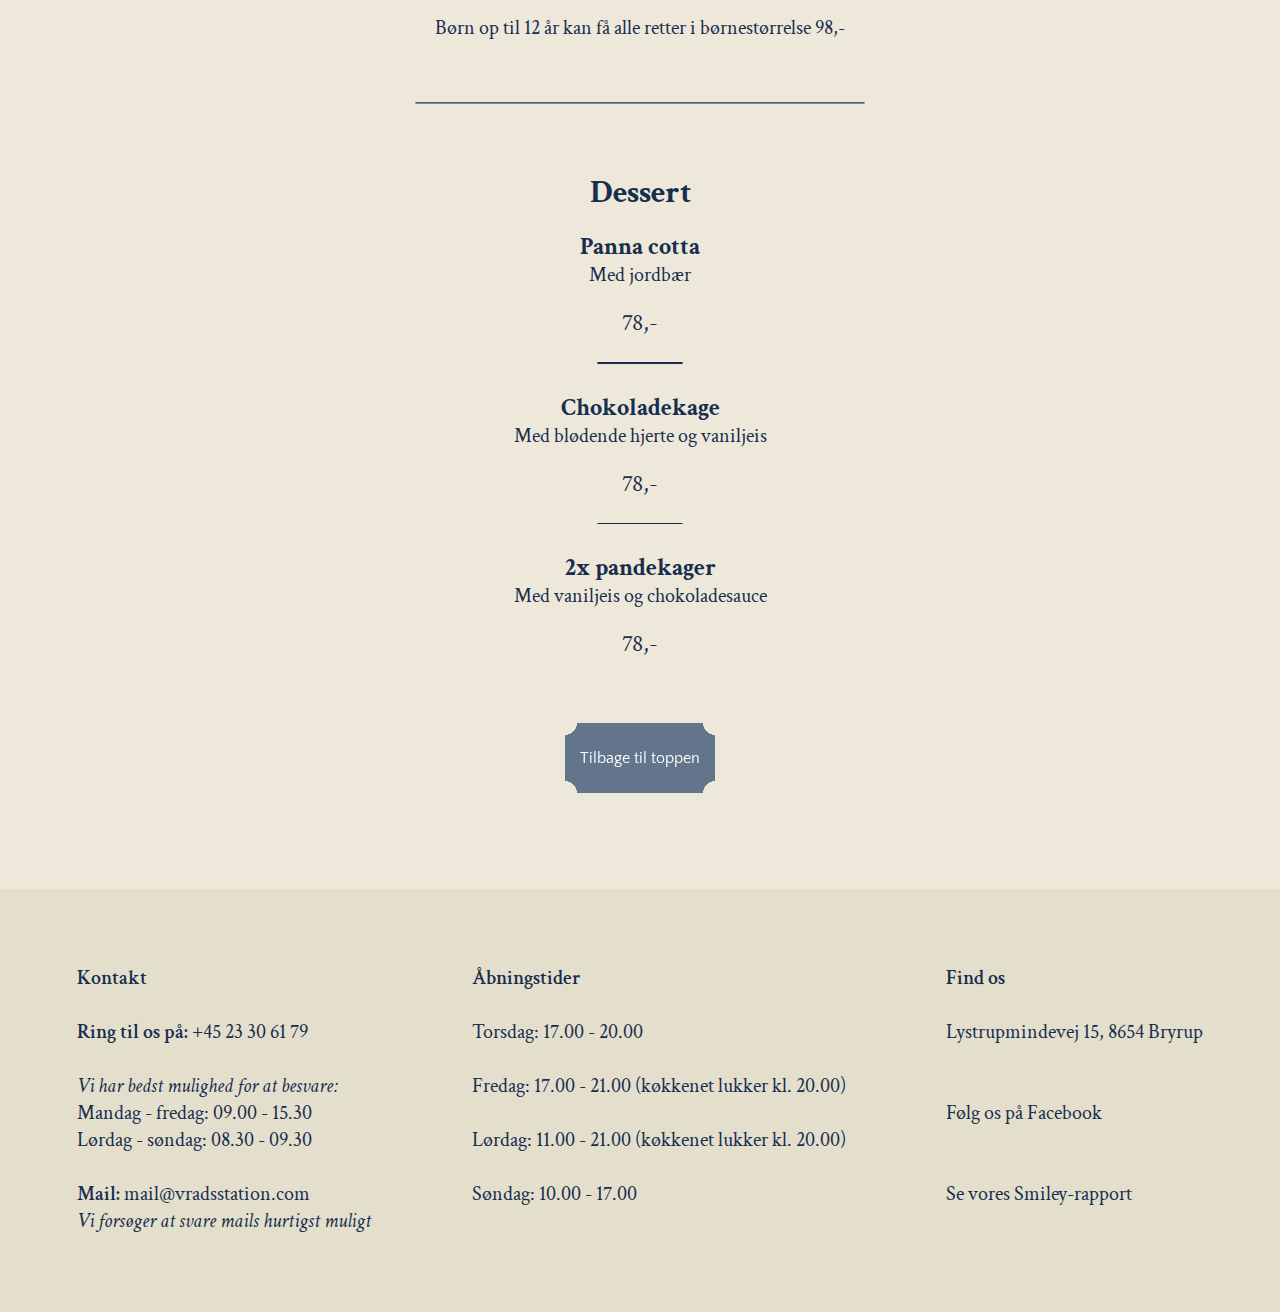
==== commit 4f72f08a: "SEO" ====
--- a/aftenmenu.html
+++ b/aftenmenu.html
@@ -3,16 +3,19 @@
 <head>
     <meta charset="UTF-8">
     <meta name="viewport" content="width=device-width, initial-scale=1.0">
+    <link rel="icon" type="image/x-icon" href="img/vradslogo.svg">
     <link rel="stylesheet" href="style.css">
     <link rel="stylesheet" href="style-ida.css"> <!-- HUSK AT FJERNE IGEN -->
     <link rel="stylesheet" href="reset.css">
     <script src="script.js" defer></script>
     <link rel="stylesheet" href="https://cdnjs.cloudflare.com/ajax/libs/font-awesome/6.5.2/css/all.min.css">
-    <title>Document</title>
+    <meta name="description" content="Aftenmenu">
+    <title>Aftenmenu</title>
 </head>
 <body>
 
     <!--Navigationsbaren-->
+<header>
     <nav>
         <ul class="sidebar">
             <li onclick="hideSidebar()"><a href="#"><svg xmlns="http://www.w3.org/2000/svg" height="26px" viewBox="0 -960 960 960" width="26px" fill="#172E4D"><path d="m256-200-56-56 224-224-224-224 56-56 224 224 224-224 56 56-224 224 224 224-56 56-224-224-224 224Z"/></svg></a></li>
@@ -27,7 +30,7 @@
         </ul>
         
         <ul>
-            <li><a href="index.html"><img src="img/vradslogo.svg" alt="" class="logo"></a></li>
+            <li><a href="index.html"><img src="img/vradslogo.svg" alt="Restaurant Vrads Stations logo" class="logo"></a></li>
             <li class="hideOnMobile"><a href="fejlside.html" class="qua-bold">Reservér bord</a></li>
             <li class="hideOnMobile"><a href="frokostmenu.html">Menu</a></li>
             <li class="hideOnMobile"><a href="begivenheder.html">Begivenheder</a></li>
@@ -39,20 +42,21 @@
             <li class="menu-button" onclick="showSidebar()"><a href="#"><svg xmlns="http://www.w3.org/2000/svg" height="26px" viewBox="0 -960 960 960" width="26px" fill="#172E4D"><path d="M120-240v-80h720v80H120Zm0-200v-80h720v80H120Zm0-200v-80h720v80H120Z"/></svg></a></li>
         </ul>
     </nav>
+</header>
 
       <!--Billedkarrusel-->
 
 <section class="wrapperwrapper">
     <div class="menu_wrapper">
         <div class="menu_carousel">
-            <img src="img/menubillede1.svg" alt="">
-            <img src="img/menubillede2.svg" alt="">
-            <img src="img/menubillede3.svg" alt="">
-            <img src="img/menubillede4.svg" alt="">
-            <img src="img/menubillede5.svg" alt="">
-            <img src="img/menubillede6.svg" alt="">
-            <img src="img/menubillede7.svg" alt="">
-            <img src="img/menubillede8.svg" alt="">
+            <img src="img/menubillede1.svg" alt="Stationsburger">
+            <img src="img/menubillede2.svg" alt="Desserter">
+            <img src="img/menubillede3.svg" alt="Salat med laks fra Katrinedal">
+            <img src="img/menubillede4.svg" alt="Wienerschnitzel">
+            <img src="img/menubillede5.svg" alt="Pandekager med vaniljeis">
+            <img src="img/menubillede6.svg" alt="Panna cotta med jordbær">
+            <img src="img/menubillede7.svg" alt="Aftenmenu">
+            <img src="img/menubillede8.svg" alt="3x tarteletter">
         </div>
     </div>
 </section>
@@ -81,7 +85,7 @@
 <section class="menukort_layout">
     <div>
     <h1 class="blaa_tekst">AFTENMENU</h1>
-    <img src="img/linje.svg" alt="" class="menulinje_stor">
+    <img src="img/linje.svg" alt="En linje" class="menulinje_stor">
     </div>
 
   <!--Hver enkelt ret-->
@@ -93,7 +97,7 @@
             <p>Med asparges, dressing og brød</p>
             <br>
             <h2>78,-</h2>
-            <img src="img/menulinje.svg" alt="" class="menulinje_lille">
+            <img src="img/menulinje.svg" alt="En menu linje" class="menulinje_lille">
         </div>
         <!--ny ret-->
         <div class="menu_ret">
@@ -101,7 +105,7 @@
             <p>Med kød fra frilandshøns i asparges</p>
             <br>
             <h2>78,-</h2>
-            <img src="img/menulinje.svg" alt="" class="menulinje_lille">
+            <img src="img/menulinje.svg" alt="En menu linje" class="menulinje_lille">
         </div>
         <!--ny ret-->
         <div class="menu_ret">
@@ -111,7 +115,7 @@
             </p>
             <br>
             <h2>78,-</h2>
-            <img src="img/menulinje.svg" alt="" class="menulinje_lille">
+            <img src="img/menulinje.svg" alt="En menu linje" class="menulinje_lille">
         </div>
         <!--ny ret-->
         <div class="menu_ret">
@@ -123,7 +127,7 @@
 
         <!--Hovedret-->
 
-        <img src="img/linje.svg" alt="" class="menulinje_stor">
+        <img src="img/linje.svg" alt="En linje" class="menulinje_stor">
 
         <h2 class="menu_aften">Hovedret</h2> <br>
             <!--ny ret-->
@@ -132,7 +136,7 @@
                 <p>Med kød fra frilandshøns i asparges</p>
                 <br>
                 <h2>98,-</h2>
-                <img src="img/menulinje.svg" alt="" class="menulinje_lille">
+                <img src="img/menulinje.svg" alt="En menu linje" class="menulinje_lille">
             </div>
             <!--ny ret-->
             <div class="menu_ret">
@@ -145,7 +149,7 @@
             </p>
             <br>
             <h2>158,-</h2>
-            <img src="img/menulinje.svg" alt="" class="menulinje_lille">
+            <img src="img/menulinje.svg" alt="En menu linje" class="menulinje_lille">
         </div>
             <!--ny ret-->
             <div class="menu_ret">
@@ -153,7 +157,7 @@
                 <p>Med 2 stegte fiskefileter, dressing og rejer og laks fra katrinedal</p>
                 <br>
                 <h2>158,-</h2>
-                <img src="img/menulinje.svg" alt="" class="menulinje_lille">
+                <img src="img/menulinje.svg" alt="En menu linje" class="menulinje_lille">
             </div>
             <!--ny ret-->
             <div class="menu_ret">
@@ -161,7 +165,7 @@
                 <p>Fra Skovgaard anguskvæg serveret med pommes frites, grønt og sauce bernaise</p>
                 <br>
                 <h2>218,-</h2>
-                <img src="img/menulinje.svg" alt="" class="menulinje_lille">
+                <img src="img/menulinje.svg" alt="En menu linje" class="menulinje_lille">
             </div>
             <!--ny ret-->
             <div class="menu_ret">
@@ -171,7 +175,7 @@
                 </p>
                 <br>
                 <h2>188,-</h2>
-                <img src="img/menulinje.svg" alt="" class="menulinje_lille">
+                <img src="img/menulinje.svg" alt="En menu linje" class="menulinje_lille">
             </div>
         <!--ny ret-->
         <div class="menu_ret">
@@ -179,7 +183,7 @@
             <p>Med hakkebøf fra Skovgaard anguskvæg serveret med kapers, rødbede, peberrod, løg og rå æggeblomme (ved siden af) på smørristet brød</p>
             <br>
             <h2>158,-</h2>
-            <img src="img/menulinje.svg" alt="" class="menulinje_lille">
+            <img src="img/menulinje.svg" alt="En menu linje" class="menulinje_lille">
         </div>
         <!--ny ret-->
         <div class="menu_ret">
@@ -187,7 +191,7 @@
             <p>Med varmrøget laks fra Katrinedal, forskelligt grønt, ristede nødder, urtedressing og brød</p>
             <br>
             <h2>138,-</h2>
-            <img src="img/menulinje.svg" alt="" class="menulinje_lille">
+            <img src="img/menulinje.svg" alt="En menu linje" class="menulinje_lille">
         </div>
         <!--ny ret-->
         <div class="menu_ret">
@@ -200,7 +204,7 @@
             <p class="crimson-ita">Børn op til 12 år kan få alle retter i børnestørrelse 98,-</p> <br><br>
         </div>
 
-        <img src="img/linje.svg" alt="" class="menulinje_stor">
+        <img src="img/linje.svg" alt="En linje" class="menulinje_stor">
 
         <!--Dessert-->
         <h2 class="menu_aften">Dessert</h2> <br>
@@ -210,7 +214,7 @@
                 <p>Med jordbær</p>
                 <br>
                 <h2>78,-</h2>
-                <img src="img/menulinje.svg" alt="" class="menulinje_lille">
+                <img src="img/menulinje.svg" alt="En menu linje" class="menulinje_lille">
             </div>
             <!--ny ret-->
             <div class="menu_ret">
@@ -218,7 +222,7 @@
                 <p>Med blødende hjerte og vaniljeis</p>
                 <br>
                 <h2>78,-</h2>
-                <img src="img/menulinje.svg" alt="" class="menulinje_lille">
+                <img src="img/menulinje.svg" alt="En menu linje" class="menulinje_lille">
             </div>
             <!--ny ret-->
             <div class="menu_ret">
--- a/style.css
+++ b/style.css
@@ -319,9 +319,7 @@
     animation-range-end: 900px;
 }
 
-.kalender_wrapper img {
-    
-}
+
 
 .kalender_wrapper_content {
     display: flex;
@@ -535,7 +533,7 @@
     animation: fadeIn 0.5s;
     animation-timeline: view();
     animation-range-start: 1px;
-    animation-range-end: 900px;
+    animation-range-end: 600px;
 }
 
 .historien_img img {
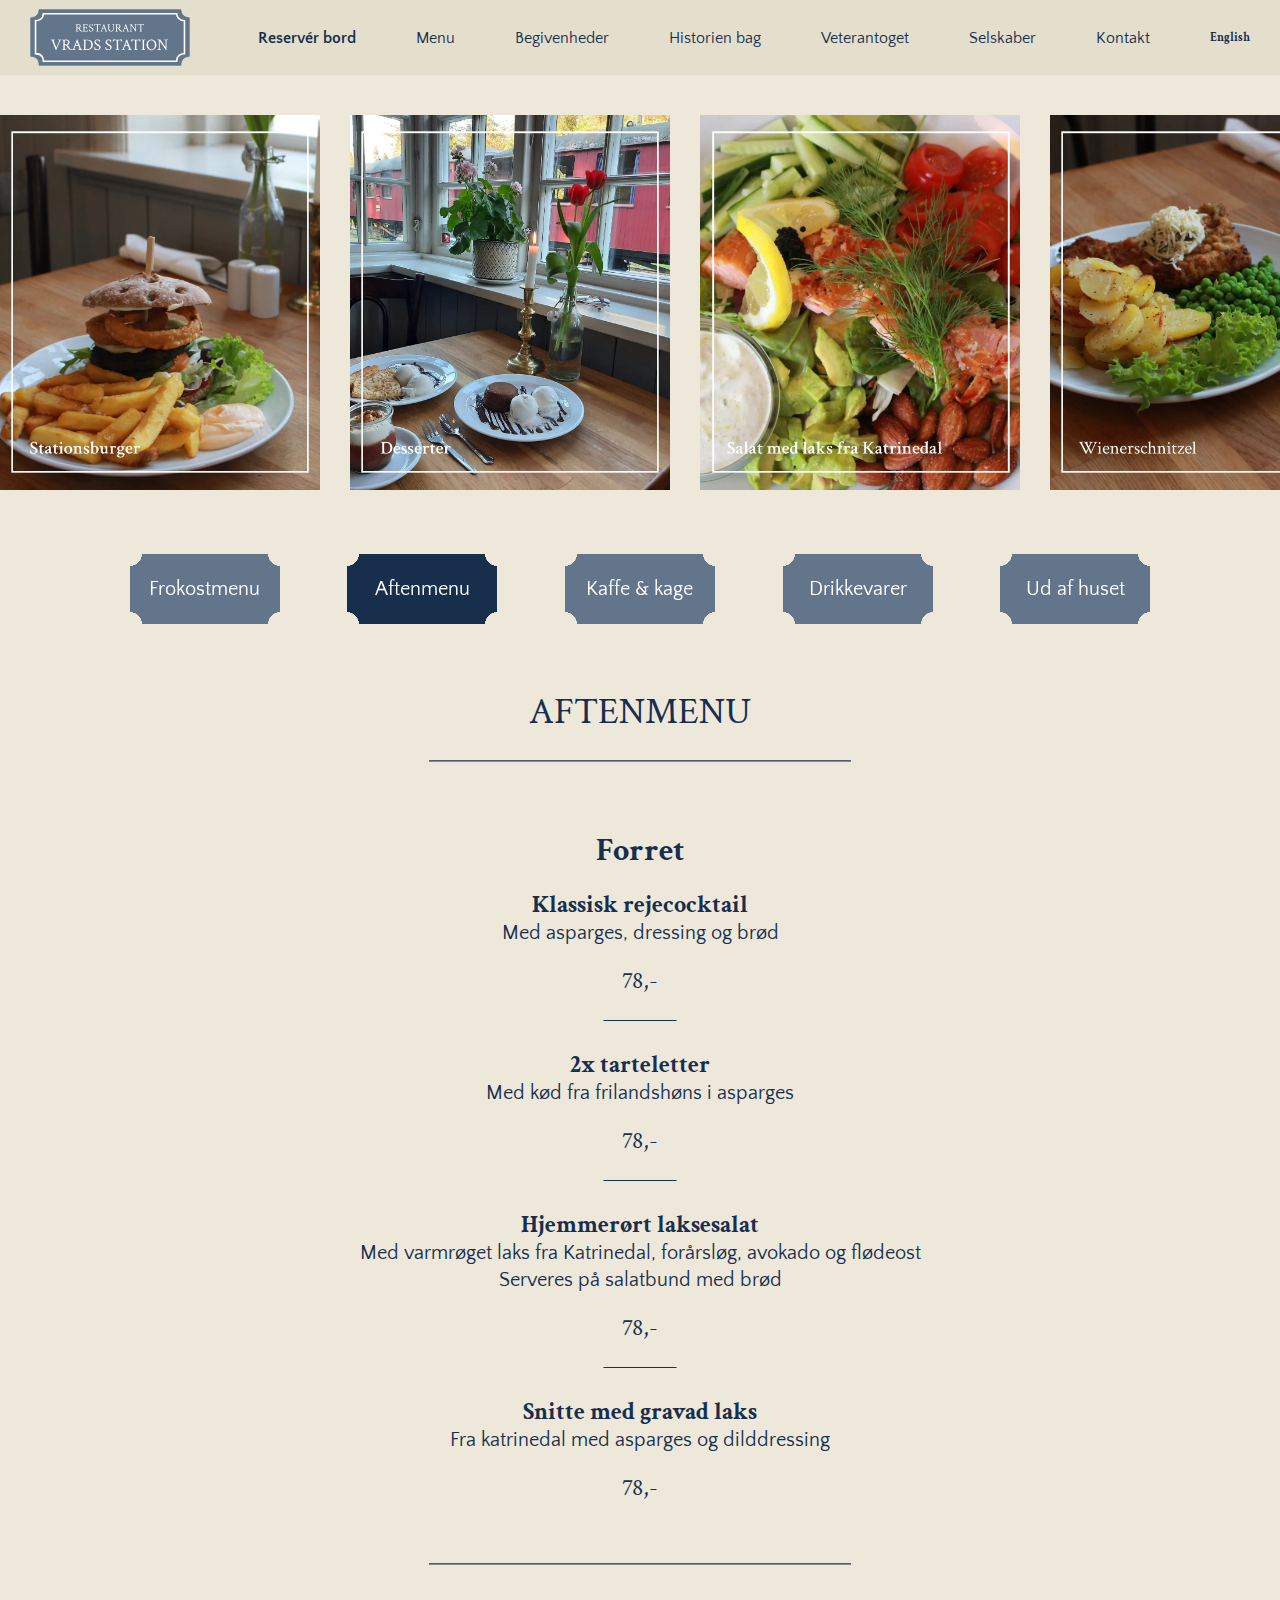
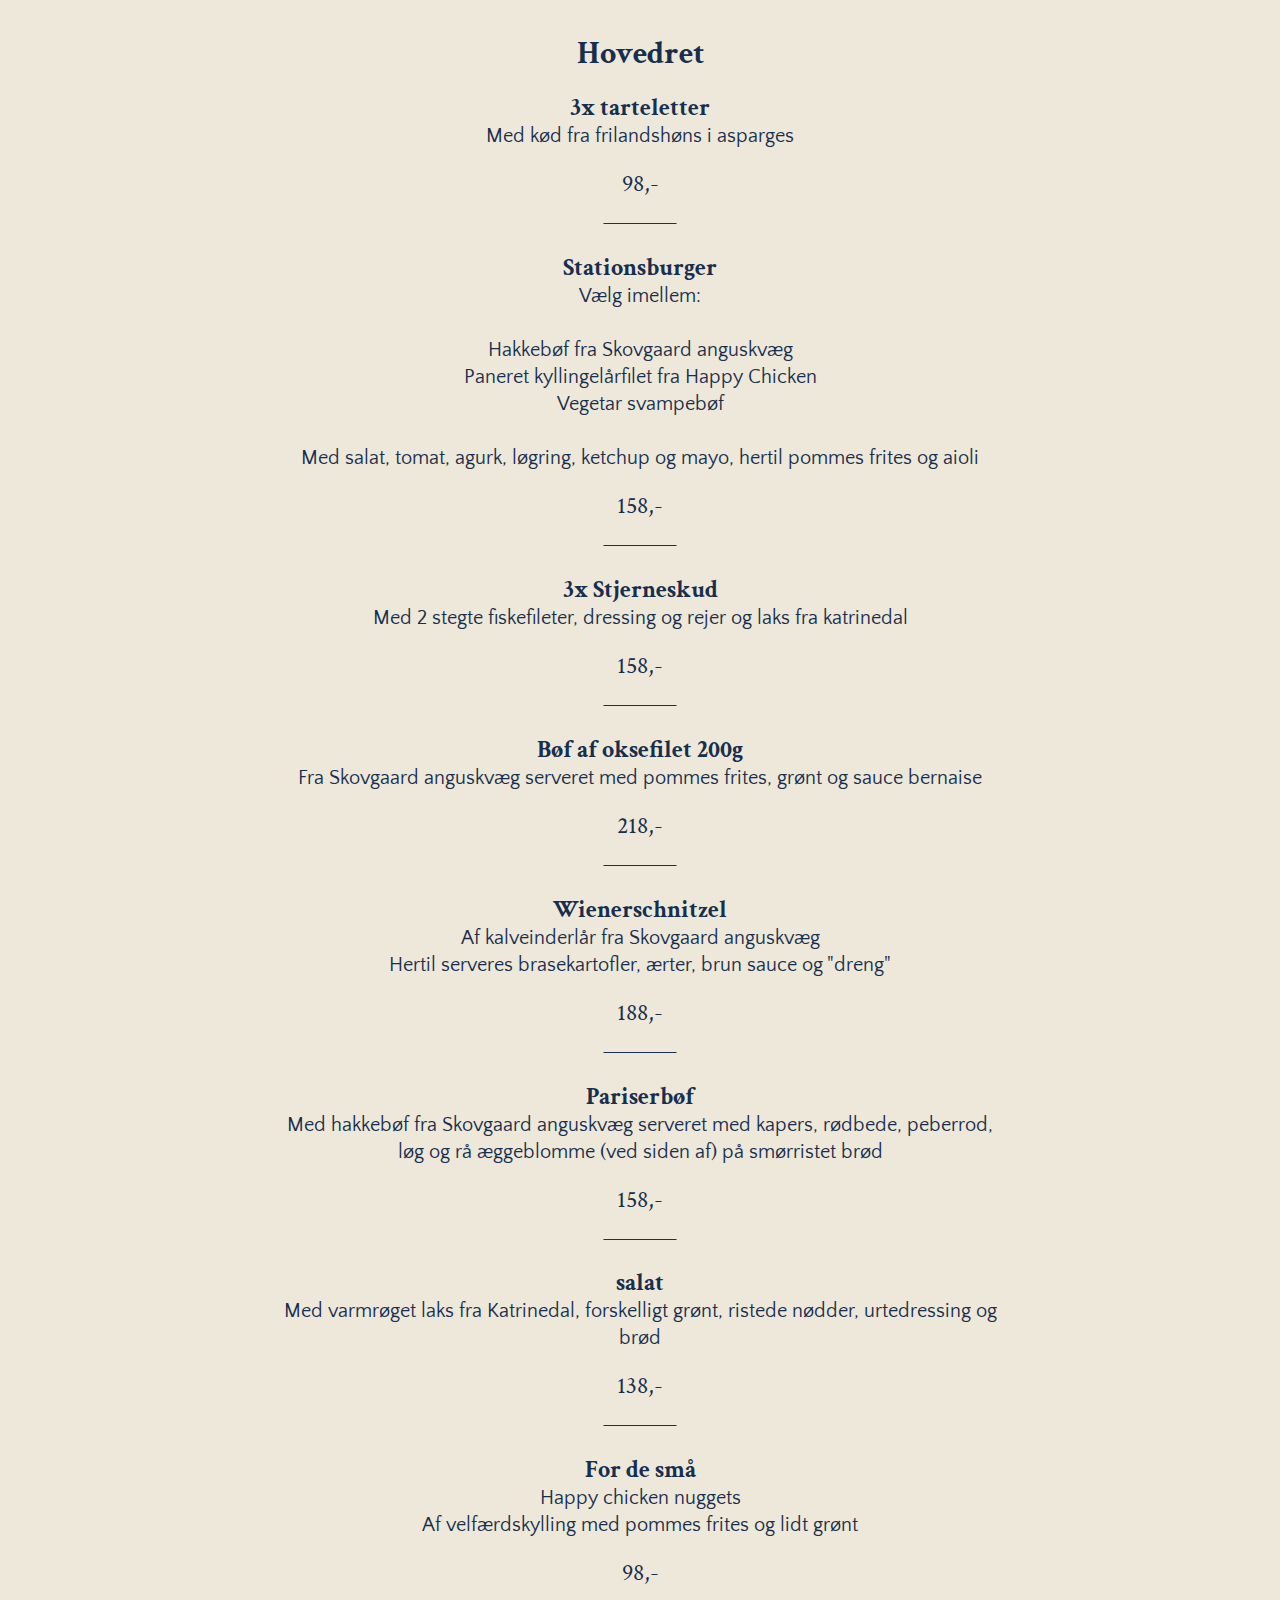
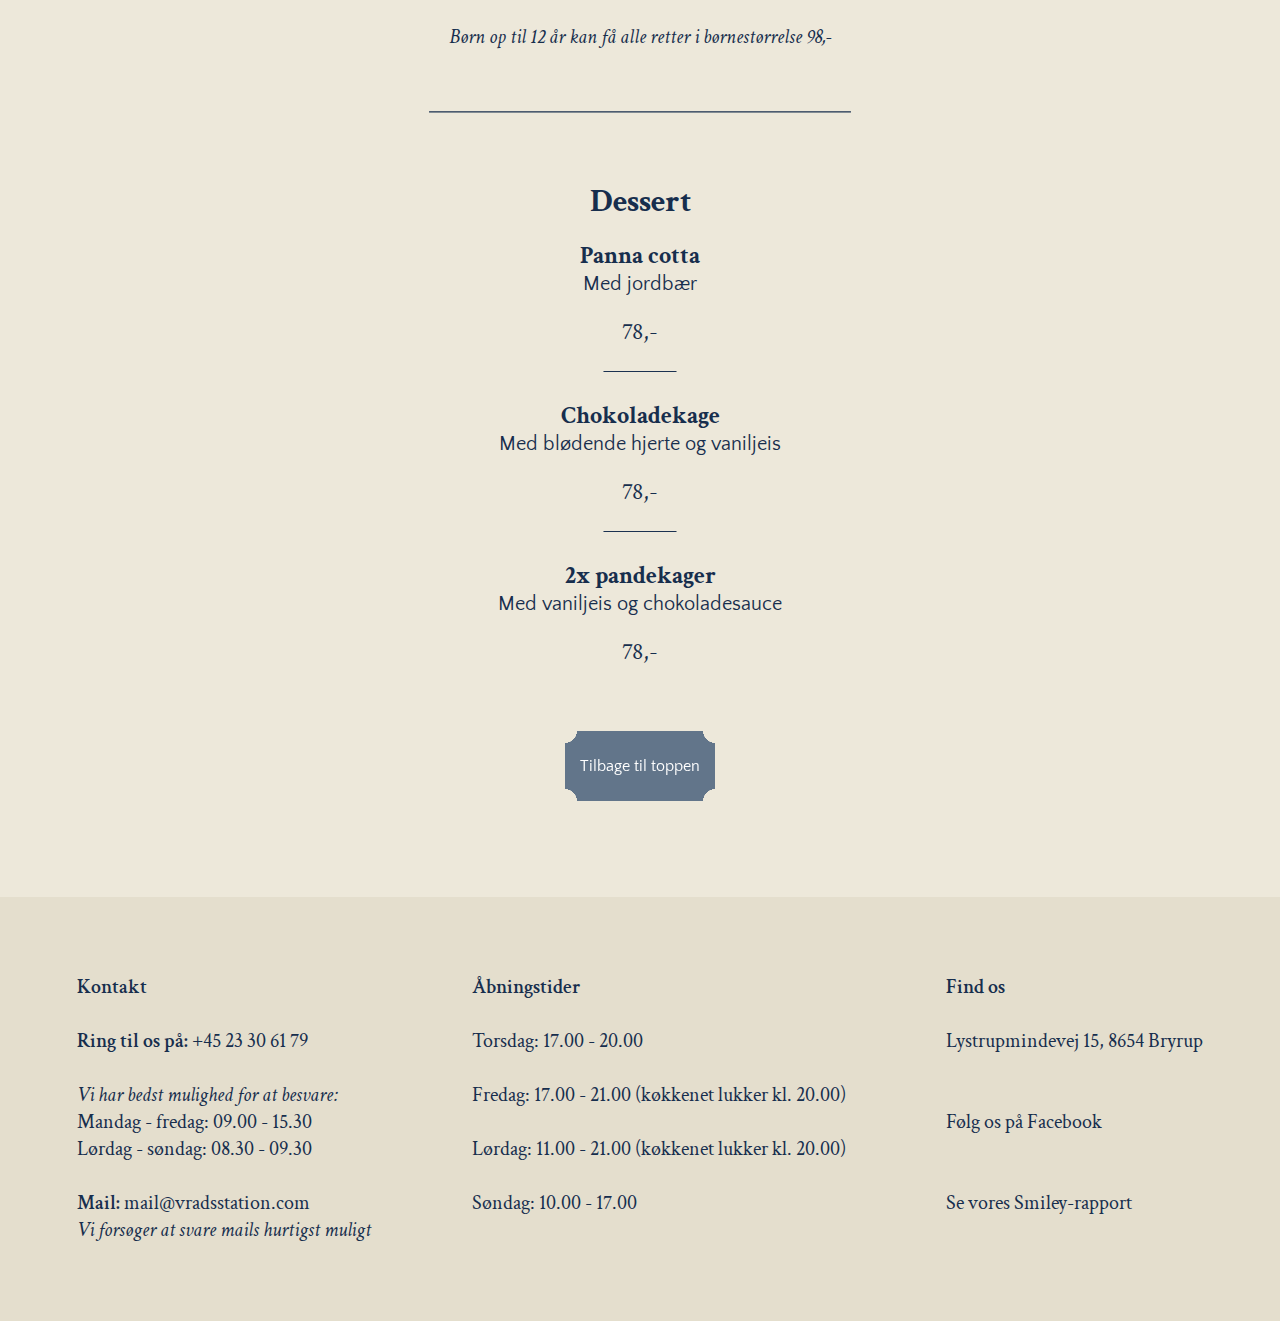
==== commit 0ebb4348: "fjernet menu animation mm." ====
--- a/aftenmenu.html
+++ b/aftenmenu.html
@@ -49,14 +49,14 @@
 <section class="wrapperwrapper">
     <div class="menu_wrapper">
         <div class="menu_carousel">
-            <img src="img/menubillede1.svg" alt="Stationsburger">
-            <img src="img/menubillede2.svg" alt="Desserter">
-            <img src="img/menubillede3.svg" alt="Salat med laks fra Katrinedal">
-            <img src="img/menubillede4.svg" alt="Wienerschnitzel">
-            <img src="img/menubillede5.svg" alt="Pandekager med vaniljeis">
-            <img src="img/menubillede6.svg" alt="Panna cotta med jordbær">
-            <img src="img/menubillede7.svg" alt="Aftenmenu">
-            <img src="img/menubillede8.svg" alt="3x tarteletter">
+            <img src="img/menubillede1.webp" alt="Stationsburger">
+            <img src="img/menubillede2.webp" alt="Desserter">
+            <img src="img/menubillede3.webp" alt="Salat med laks fra Katrinedal">
+            <img src="img/menubillede4.webp" alt="Wienerschnitzel">
+            <img src="img/menubillede5.webp" alt="Pandekager med vaniljeis">
+            <img src="img/menubillede6.webp" alt="Panna cotta med jordbær">
+            <img src="img/menubillede7.webp" alt="Aftenmenu">
+            <img src="img/menubillede8.webp" alt="3x tarteletter">
         </div>
     </div>
 </section>
@@ -92,7 +92,7 @@
   <!--Hovedret-->
   <h2 class="menu_aften">Forret</h2> <br>
     <div class="blaa_tekst">
-        <div class="menu_ret">
+        <div>
             <h2 class="menu_bold">Klassisk rejecocktail</h2>
             <p>Med asparges, dressing og brød</p>
             <br>
@@ -100,7 +100,7 @@
             <img src="img/menulinje.svg" alt="En menu linje" class="menulinje_lille">
         </div>
         <!--ny ret-->
-        <div class="menu_ret">
+        <div>
             <h2 class="menu_bold">2x tarteletter</h2>
             <p>Med kød fra frilandshøns i asparges</p>
             <br>
@@ -108,7 +108,7 @@
             <img src="img/menulinje.svg" alt="En menu linje" class="menulinje_lille">
         </div>
         <!--ny ret-->
-        <div class="menu_ret">
+        <div>
             <h2 class="menu_bold">Hjemmerørt laksesalat</h2>
             <p>Med varmrøget laks fra Katrinedal, forårsløg, avokado og flødeost <br>
             Serveres på salatbund med brød
@@ -118,7 +118,7 @@
             <img src="img/menulinje.svg" alt="En menu linje" class="menulinje_lille">
         </div>
         <!--ny ret-->
-        <div class="menu_ret">
+        <div>
             <h2 class="menu_bold">Snitte med gravad laks</h2>
             <p>Fra katrinedal med asparges og dilddressing</p>
             <br>
@@ -131,7 +131,7 @@
 
         <h2 class="menu_aften">Hovedret</h2> <br>
             <!--ny ret-->
-            <div class="menu_ret">
+            <div>
                 <h2 class="menu_bold">3x tarteletter</h2>
                 <p>Med kød fra frilandshøns i asparges</p>
                 <br>
@@ -139,7 +139,7 @@
                 <img src="img/menulinje.svg" alt="En menu linje" class="menulinje_lille">
             </div>
             <!--ny ret-->
-            <div class="menu_ret">
+            <div>
             <h2 class="menu_bold">Stationsburger</h2>
             <p>Vælg imellem: <br><br>
                 Hakkebøf fra Skovgaard anguskvæg <br>
@@ -152,7 +152,7 @@
             <img src="img/menulinje.svg" alt="En menu linje" class="menulinje_lille">
         </div>
             <!--ny ret-->
-            <div class="menu_ret">
+            <div>
                 <h2 class="menu_bold">3x Stjerneskud</h2>
                 <p>Med 2 stegte fiskefileter, dressing og rejer og laks fra katrinedal</p>
                 <br>
@@ -160,7 +160,7 @@
                 <img src="img/menulinje.svg" alt="En menu linje" class="menulinje_lille">
             </div>
             <!--ny ret-->
-            <div class="menu_ret">
+            <div>
                 <h2 class="menu_bold">Bøf af oksefilet 200g</h2>
                 <p>Fra Skovgaard anguskvæg serveret med pommes frites, grønt og sauce bernaise</p>
                 <br>
@@ -168,7 +168,7 @@
                 <img src="img/menulinje.svg" alt="En menu linje" class="menulinje_lille">
             </div>
             <!--ny ret-->
-            <div class="menu_ret">
+            <div>
                 <h2 class="menu_bold">Wienerschnitzel</h2>
                 <p>Af kalveinderlår fra Skovgaard anguskvæg <br>
                 Hertil serveres brasekartofler, ærter, brun sauce og "dreng"
@@ -178,7 +178,7 @@
                 <img src="img/menulinje.svg" alt="En menu linje" class="menulinje_lille">
             </div>
         <!--ny ret-->
-        <div class="menu_ret">
+        <div>
             <h2 class="menu_bold">Pariserbøf</h2>
             <p>Med hakkebøf fra Skovgaard anguskvæg serveret med kapers, rødbede, peberrod, løg og rå æggeblomme (ved siden af) på smørristet brød</p>
             <br>
@@ -186,7 +186,7 @@
             <img src="img/menulinje.svg" alt="En menu linje" class="menulinje_lille">
         </div>
         <!--ny ret-->
-        <div class="menu_ret">
+        <div>
             <h2 class="menu_bold">salat</h2>
             <p>Med varmrøget laks fra Katrinedal, forskelligt grønt, ristede nødder, urtedressing og brød</p>
             <br>
@@ -194,7 +194,7 @@
             <img src="img/menulinje.svg" alt="En menu linje" class="menulinje_lille">
         </div>
         <!--ny ret-->
-        <div class="menu_ret">
+        <div>
             <h2 class="menu_bold">For de små</h2>
             <p>Happy chicken nuggets <br>
                 Af velfærdskylling med pommes frites og lidt grønt
@@ -209,7 +209,7 @@
         <!--Dessert-->
         <h2 class="menu_aften">Dessert</h2> <br>
             <!--ny ret-->
-            <div class="menu_ret">
+            <div>
                 <h2 class="menu_bold">Panna cotta</h2>
                 <p>Med jordbær</p>
                 <br>
@@ -217,7 +217,7 @@
                 <img src="img/menulinje.svg" alt="En menu linje" class="menulinje_lille">
             </div>
             <!--ny ret-->
-            <div class="menu_ret">
+            <div>
                 <h2 class="menu_bold">Chokoladekage</h2>
                 <p>Med blødende hjerte og vaniljeis</p>
                 <br>
@@ -225,7 +225,7 @@
                 <img src="img/menulinje.svg" alt="En menu linje" class="menulinje_lille">
             </div>
             <!--ny ret-->
-            <div class="menu_ret">
+            <div>
                 <h2 class="menu_bold">2x pandekager</h2>
                 <p>Med vaniljeis og chokoladesauce</p>
                 <br>
--- a/style.css
+++ b/style.css
@@ -117,7 +117,7 @@
 }
 
 /*----------------------------------- FORSIDE ----------------------------------- */
-
+/* Navigationsbaren */
 nav {
     background-color: #E4DECD;
 }
@@ -448,16 +448,10 @@
 .menukort_layout div {
     position: relative;
     text-align: center;
-    margin-left: 104px;
-    margin-right: 104px;
-}
-
-.menu_ret {
-    animation: fadeIn 0.5s;
-    animation-timeline: view();
-    animation-range-start: 1px;
-    animation-range-end: 400px;
-}
+    margin-left: 136px;
+    margin-right: 136px;
+}
+
 
 .menu_ret p {
     font-family: crimson-reg;
